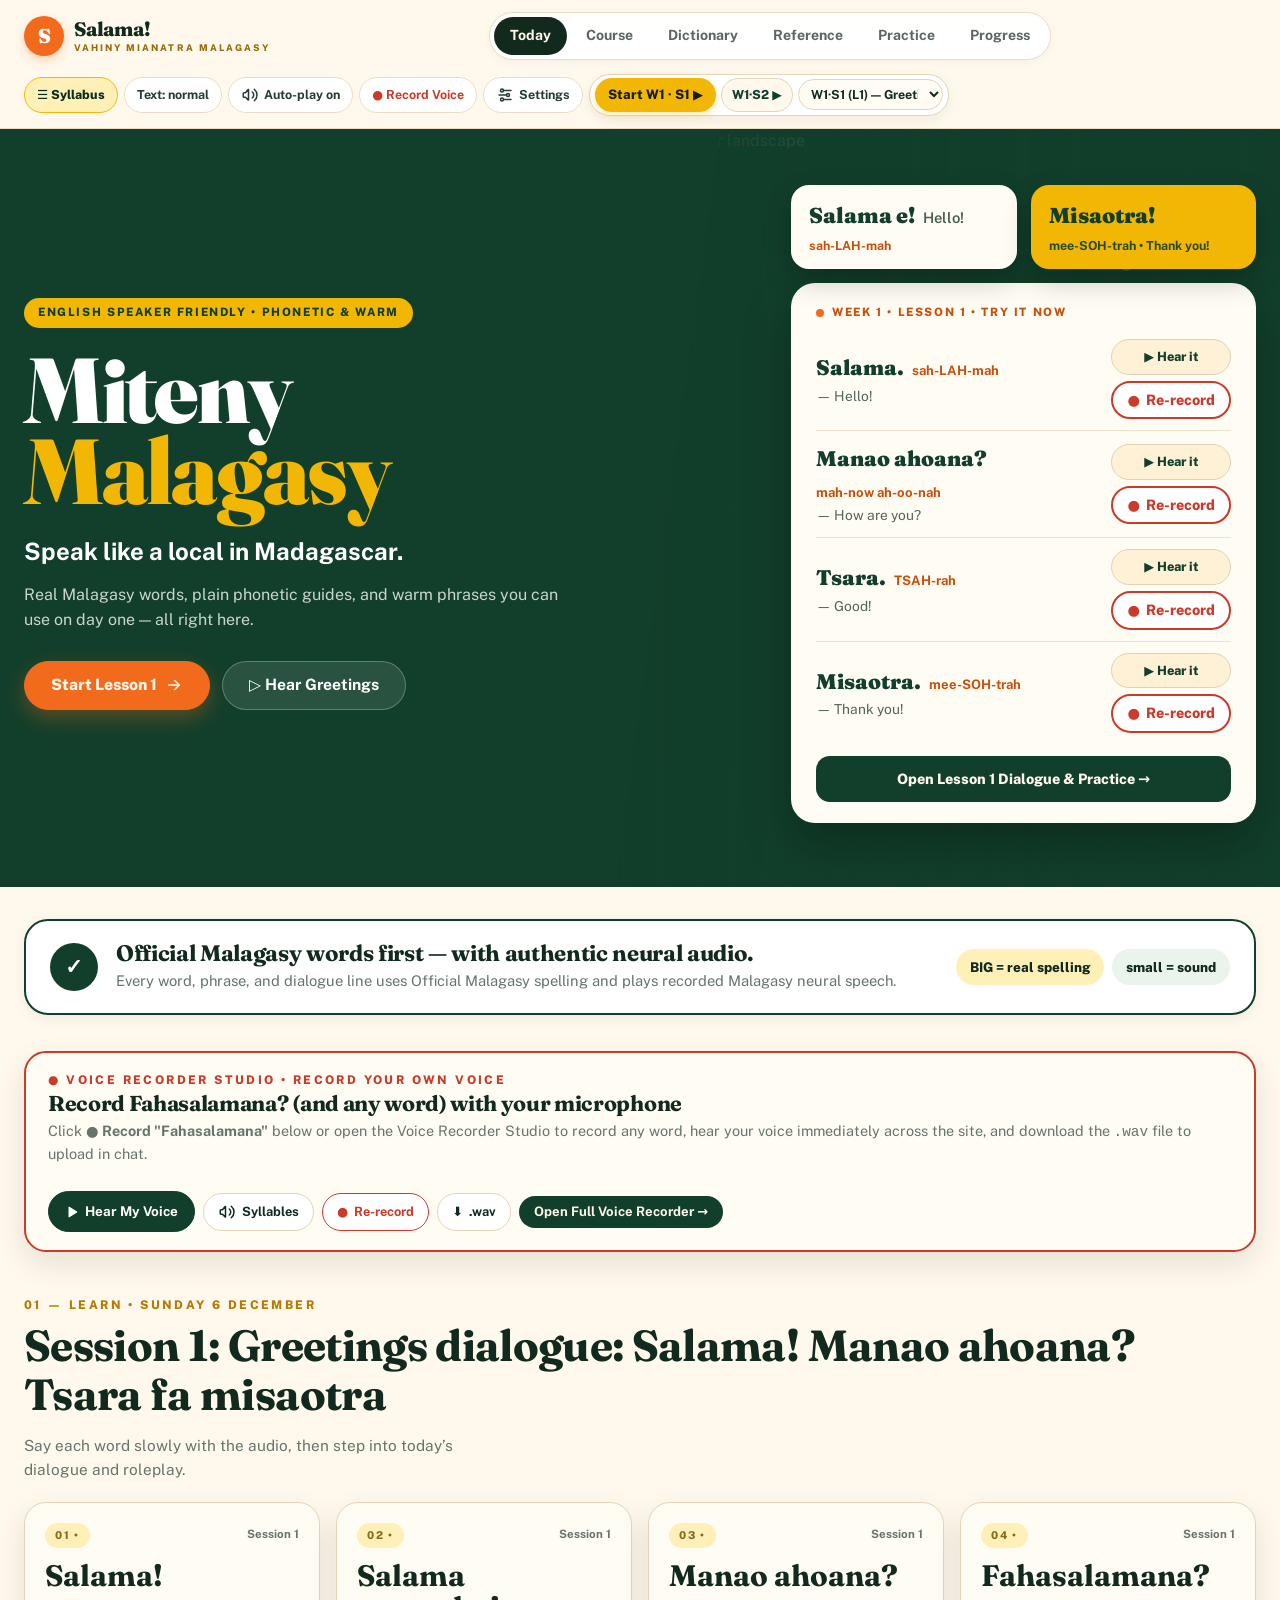
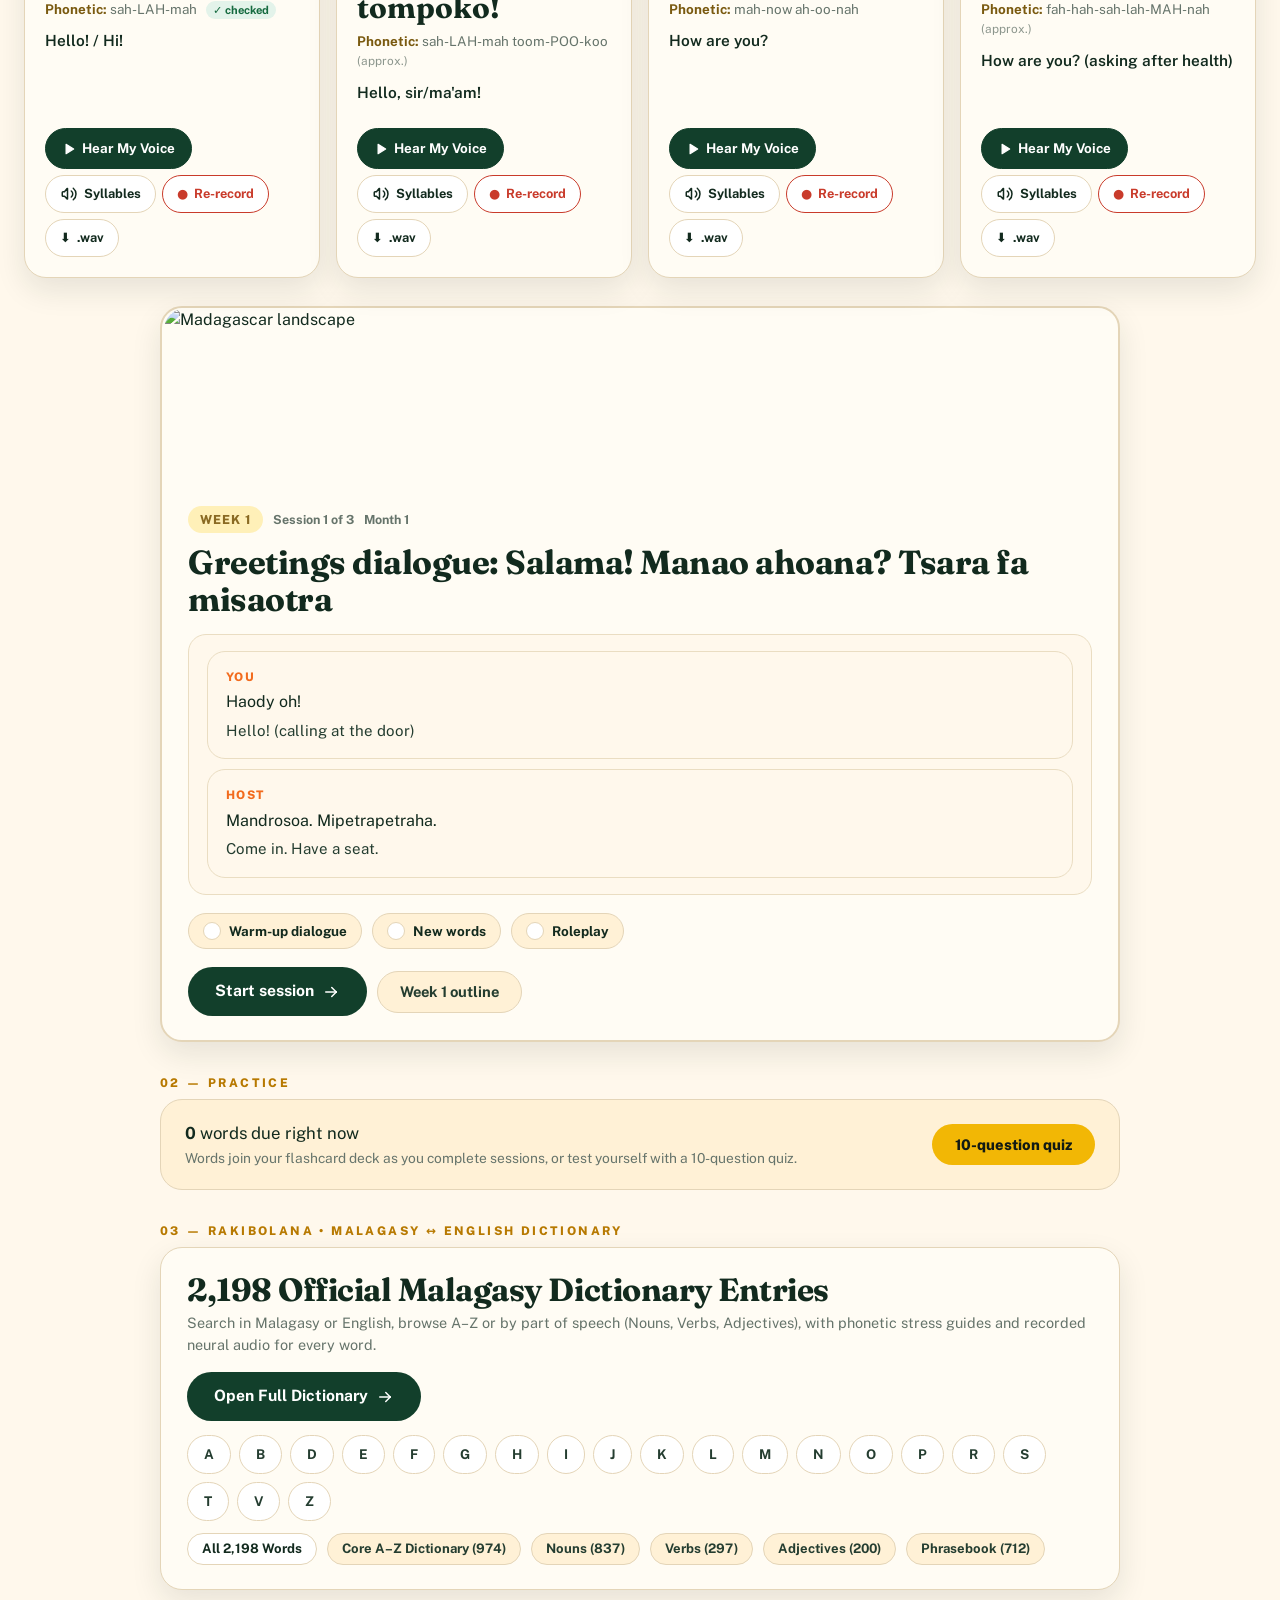
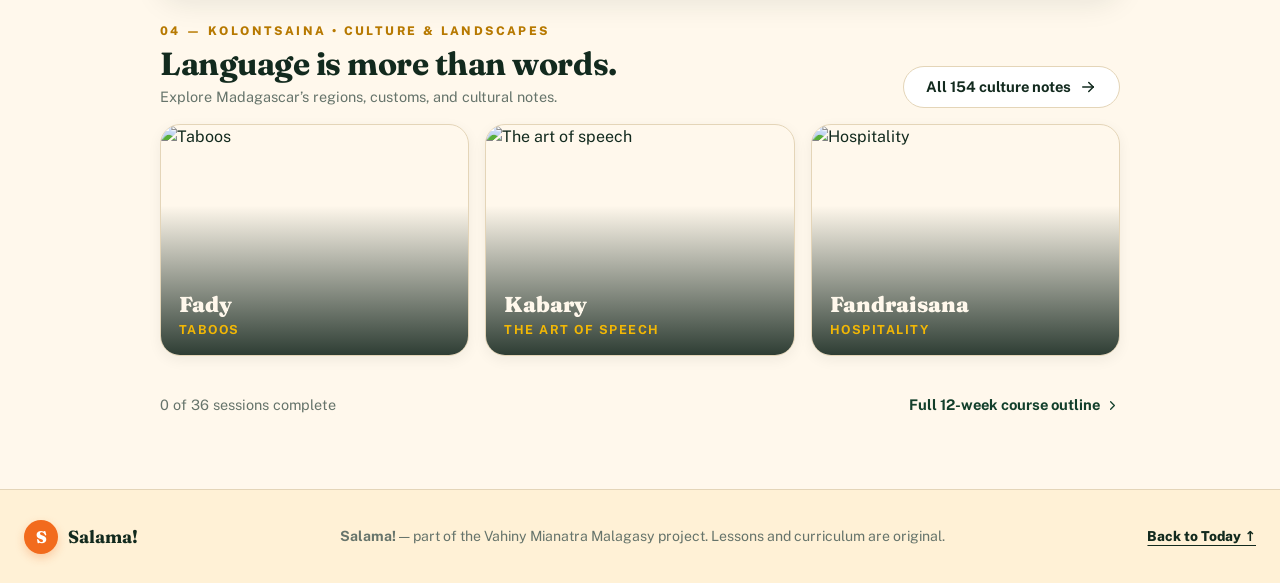
==== index.html @ 3a9f68a2 "v4.5.7: Remove top lesson compass block so main teaching card is immediately visible without scrolli" ====
<!DOCTYPE html>
<html lang="en" data-dir="miteny" data-mode="light">
<head>
<meta charset="UTF-8">
<meta name="viewport" content="width=device-width, initial-scale=1.0">
<title>Salama! — Learn Malagasy</title>
<meta name="description" content="A self-paced Malagasy course for beginners: 12 weeks, 36 sessions, 2,478 words, with audio.">
<meta name="theme-color" content="#123F2B">
<link rel="manifest" href="manifest.webmanifest">
<link rel="icon" href="media/icon.svg" type="image/svg+xml">
<link rel="apple-touch-icon" href="media/icon-180.png">
<meta name="apple-mobile-web-app-capable" content="yes">
<meta name="apple-mobile-web-app-title" content="Salama!">
<link rel="preconnect" href="https://fonts.googleapis.com">
<link rel="preconnect" href="https://fonts.gstatic.com" crossorigin>
<link href="https://fonts.googleapis.com/css2?family=Fraunces:ital,opsz,wght@0,9..144,600;0,9..144,700;0,9..144,800;0,9..144,900;1,9..144,600&family=Public+Sans:wght@400;500;600;700;800&family=Gloock&family=Instrument+Sans:wght@400;500;600;700&family=IBM+Plex+Mono:wght@400;500&family=Young+Serif&family=Work+Sans:wght@400;500;600;700&family=Bricolage+Grotesque:opsz,wght@12..96,400;12..96,600;12..96,700&display=swap" rel="stylesheet">
<link rel="stylesheet" href="styles.css?v=4.5.7">
<script>
(function () {
  if (window.caches && caches.keys) {
    caches.keys().then(function (keys) {
      keys.forEach(function (k) {
        if (k !== 'salama-v4.5.7') caches.delete(k);
      });
    });
  }
  if ('serviceWorker' in navigator && navigator.serviceWorker.getRegistrations) {
    navigator.serviceWorker.getRegistrations().then(function (regs) {
      regs.forEach(function (r) { if (r.update) r.update(); });
    });
  }
})();
</script>
</head>
<body>

<a class="skip-link" href="#main">Skip to content</a>

<svg class="sprite" aria-hidden="true" width="0" height="0">
  <symbol id="i-play" viewBox="0 0 24 24"><path d="M7 4v16l13 -8z"/></symbol>
  <symbol id="i-pause" viewBox="0 0 24 24"><path d="M6 5h4v14h-4z"/><path d="M14 5h4v14h-4z"/></symbol>
  <symbol id="i-volume" viewBox="0 0 24 24"><path d="M15 8a5 5 0 0 1 0 8"/><path d="M17.7 4.3a10 10 0 0 1 0 15.4"/><path d="M6 15h-2a1 1 0 0 1 -1 -1v-4a1 1 0 0 1 1 -1h2l3.5 -4.5h.5v14h-.5z"/></symbol>
  <symbol id="i-muted" viewBox="0 0 24 24"><path d="M6 15h-2a1 1 0 0 1 -1 -1v-4a1 1 0 0 1 1 -1h2l3.5 -4.5h.5v14h-.5z"/><path d="M16 10l4 4"/><path d="M20 10l-4 4"/></symbol>
  <symbol id="i-check" viewBox="0 0 24 24"><path d="M5 12l5 5l10 -10"/></symbol>
  <symbol id="i-arrow-right" viewBox="0 0 24 24"><path d="M5 12l14 0"/><path d="M13 18l6 -6"/><path d="M13 6l6 6"/></symbol>
  <symbol id="i-arrow-left" viewBox="0 0 24 24"><path d="M19 12l-14 0"/><path d="M11 18l-6 -6"/><path d="M11 6l-6 6"/></symbol>
  <symbol id="i-chevron-right" viewBox="0 0 24 24"><path d="M9 6l6 6l-6 6"/></symbol>
  <symbol id="i-search" viewBox="0 0 24 24"><circle cx="10" cy="10" r="7"/><path d="M21 21l-6 -6"/></symbol>
  <symbol id="i-book" viewBox="0 0 24 24"><path d="M3 19a9 9 0 0 1 9 0a9 9 0 0 1 9 0"/><path d="M3 6a9 9 0 0 1 9 0a9 9 0 0 1 9 0"/><path d="M3 6v13"/><path d="M12 6v13"/><path d="M21 6v13"/></symbol>
  <symbol id="i-calendar" viewBox="0 0 24 24"><rect x="4" y="5" width="16" height="16" rx="2"/><path d="M16 3v4"/><path d="M8 3v4"/><path d="M4 11h16"/></symbol>
  <symbol id="i-chart" viewBox="0 0 24 24"><path d="M3 3v18h18"/><path d="M8 17v-4"/><path d="M12 17v-8"/><path d="M16 17v-6"/></symbol>
  <symbol id="i-download" viewBox="0 0 24 24"><path d="M4 17v2a2 2 0 0 0 2 2h12a2 2 0 0 0 2 -2v-2"/><path d="M7 11l5 5l5 -5"/><path d="M12 4v12"/></symbol>
  <symbol id="i-trash" viewBox="0 0 24 24"><path d="M4 7h16"/><path d="M10 11v6"/><path d="M14 11v6"/><path d="M5 7l1 12a2 2 0 0 0 2 2h8a2 2 0 0 0 2 -2l1 -12"/><path d="M9 7v-3a1 1 0 0 1 1 -1h4a1 1 0 0 1 1 1v3"/></symbol>
  <symbol id="i-sliders" viewBox="0 0 24 24"><circle cx="8" cy="6" r="2"/><circle cx="16" cy="12" r="2"/><circle cx="8" cy="18" r="2"/><path d="M10 6h10"/><path d="M4 12h10"/><path d="M10 18h10"/></symbol>
  <symbol id="i-close" viewBox="0 0 24 24"><path d="M18 6l-12 12"/><path d="M6 6l12 12"/></symbol>
  <symbol id="i-print" viewBox="0 0 24 24"><path d="M17 17h2a2 2 0 0 0 2 -2v-4a2 2 0 0 0 -2 -2h-14a2 2 0 0 0 -2 2v4a2 2 0 0 0 2 2h2"/><path d="M17 9v-4a2 2 0 0 0 -2 -2h-6a2 2 0 0 0 -2 2v4"/><rect x="7" y="13" width="10" height="7"/></symbol>
  <symbol id="i-info" viewBox="0 0 24 24"><circle cx="12" cy="12" r="9"/><path d="M12 9h.01"/><path d="M11 12h1v4h1"/></symbol>
</svg>

<header class="site-header">
  <div class="shell header-main">
    <a class="brand" href="#/today">
      <span class="brand-badge" aria-hidden="true">S</span>
      <span class="brand-stack">
        <span class="brand-name">Salama!</span>
        <span class="brand-sub">VAHINY MIANATRA MALAGASY</span>
      </span>
    </a>

    <nav class="appnav" aria-label="Sections">
      <div class="appnav-inner">
        <a href="#/today" data-nav="today"><span>Today</span></a>
        <a href="#/course" data-nav="course"><span>Course</span></a>
        <a href="#/dictionary" data-nav="dictionary"><span>Dictionary</span></a>
        <a href="#/reference/phrases" data-nav="reference"><span>Reference</span></a>
        <a href="#/review" data-nav="review"><span>Practice</span></a>
        <a href="#/progress" data-nav="progress"><span>Progress</span></a>
      </div>
    </nav>

    <div class="header-tools">
      <button class="tool tool-syllabus" id="syllabusMenuBtn" type="button" aria-expanded="false" aria-controls="headerSyllabusDrawer">
        <span>&#9776; Syllabus</span>
      </button>
      <button class="tool" id="textSizeBtn" type="button" aria-live="polite">Text: normal</button>
      <button class="tool" id="soundBtn" type="button" aria-pressed="true">
        <svg class="icon" aria-hidden="true"><use href="#i-volume"/></svg>
        <span id="soundLabel">Auto-play on</span>
      </button>
      <a class="tool" href="#/record/fahasalamana" style="color:#c93b2b;font-weight:700">
        <span>&#9679; Record Voice</span>
      </a>
      <a class="tool" href="#/settings">
        <svg class="icon" aria-hidden="true"><use href="#i-sliders"/></svg>
        <span>Settings</span>
      </a>
      <div class="header-lesson-group" aria-label="Quick lesson navigation">
        <a class="header-adj-btn" id="headerPrevSession" href="#/session/w1s1/dialogue" title="Previous session" hidden>&#9664; W1&middot;S1</a>
        <a class="header-cta" href="#/session/w1s1/dialogue">Start Lesson 1 &#9654;</a>
        <a class="header-adj-btn" id="headerNextSession" href="#/session/w1s2/dialogue" title="Next session">W1&middot;S2 &#9654;</a>
        <select class="header-session-select" id="headerSessionSelect" aria-label="Switch to any week or session" title="Jump to any previous or next session"></select>
      </div>
    </div>
  </div>
  <div id="headerSyllabusDrawer" class="header-syllabus-drawer" hidden></div>
</header>

<main id="main" class="shell" tabindex="-1"></main>

<footer class="site-footer">
  <div class="shell footer-inner">
    <div class="footer-brand">
      <span class="brand-badge brand-badge-sm" aria-hidden="true">S</span>
      <strong>Salama!</strong>
    </div>
    <p><strong>Salama!</strong> — part of the Vahiny Mianatra Malagasy project. Lessons and curriculum are original.</p>
    <a class="footer-top-link" href="#/today">Back to Today &uarr;</a>
  </div>
</footer>

<script src="data/content.js?v=4.5.7"></script>
<script src="js/core.js?v=4.5.7"></script>
<script src="js/speech.js?v=4.5.7"></script>
<script src="js/ui.js?v=4.5.7"></script>
<script src="js/views/today.js?v=4.5.7"></script>
<script src="js/views/course.js?v=4.5.7"></script>
<script src="js/views/session.js?v=4.5.7"></script>
<script src="js/views/review.js?v=4.5.7"></script>
<script src="js/views/quiz.js?v=4.5.7"></script>
<script src="js/views/words.js?v=4.5.7"></script>
<script src="js/views/library.js?v=4.5.7"></script>
<script src="js/views/edit.js?v=4.5.7"></script>
<script src="js/views/progress.js?v=4.5.7"></script>
<script src="js/views/settings.js?v=4.5.7"></script>
<script src="js/views/record.js?v=4.5.7"></script>
<script src="app.js?v=4.5.7"></script>
</body>
</html>
---- styles.css ----
/* ============================================================
   Salama! — Miteny Base UI Structure & Design System
   Warm cream paper (#FFF8EC), Madagascar forest green (#123F2B),
   golden sun (#F2B705), terracotta orange (#F26B1D),
   Fraunces display serif + Public Sans UI typography.
   ============================================================ */

:root {
  --surface: #FFF8EC;
  --surface-2: #FFF1D6;
  --paper: #FFFCF4;
  --paper-pure: #FFFFFF;
  --ink: #122A1E;
  --ink-2: #243D30;
  --muted: #66746B;
  --line: #E4D5B8;
  --line-soft: #EADDC2;

  --green: #123F2B;
  --green-2: #0B2D1F;
  --green-hover: #1B5B3E;
  --gold: #F2B705;
  --gold-2: #FFD65C;
  --gold-pale: #FFF0B8;
  --gold-ink: #8A6A23;
  --orange: #F26B1D;
  --orange-2: #E85A0A;

  --accent: #123F2B;
  --accent-deep: #1B5B3E;
  --accent-soft: #FFF0B8;
  --accent-2: #F26B1D;
  --deep: #0B2D1F;

  --ok: #156A3F;
  --ok-soft: #E3F3EA;
  --danger: #B43225;

  --f-display: 'Fraunces', Georgia, serif;
  --f-body: 'Public Sans', system-ui, -apple-system, sans-serif;
  --f-mono: 'IBM Plex Mono', ui-monospace, SFMono-Regular, Menlo, monospace;

  --scale: 1;
  --r-sm: 12px;
  --r: 22px;
  --r-lg: 28px;
  --shadow-sm: 0 4px 14px rgba(18, 42, 30, 0.06);
  --shadow: 0 12px 30px rgba(18, 42, 30, 0.10);
  --shadow-lg: 0 24px 48px rgba(18, 42, 30, 0.18);
  --measure: 66ch;
}

html[data-textsize="1"] { --scale: 1.1; }
html[data-textsize="2"] { --scale: 1.22; }

html[data-dir="raffia"] {
  --r: 24px;
  --r-lg: 32px;
  --surface: #FBF3E2;
  --surface-2: #F3E5C8;
}

html[data-mode="dark"],
html[data-dir="dusk"][data-mode="dark"] {
  --surface: #12261D;
  --surface-2: #1A3327;
  --paper: #172F25;
  --paper-pure: #1D3A2E;
  --ink: #FFF7E6;
  --ink-2: #E3DEC9;
  --muted: #B9C4B8;
  --line: #365042;
  --line-soft: #2D4538;
  --green: #1B5B3E;
  --green-2: #0B2D1F;
  --gold-pale: #352E16;
  --gold-ink: #FFD65C;
  --shadow-sm: 0 4px 16px rgba(0, 0, 0, 0.30);
  --shadow: 0 14px 34px rgba(0, 0, 0, 0.40);
}

/* ---------------- reset & base ---------------- */
*, *::before, *::after { box-sizing: border-box; }

html {
  font-size: calc(16px * var(--scale));
  -webkit-text-size-adjust: 100%;
  scroll-behavior: smooth;
}

body {
  margin: 0;
  min-height: 100vh;
  display: flex;
  flex-direction: column;
  background: var(--surface);
  color: var(--ink);
  font-family: var(--f-body);
  line-height: 1.55;
  overflow-x: clip;
  -webkit-font-smoothing: antialiased;
}

a {
  color: inherit;
  text-decoration: none;
}

p, h1, h2, h3, h4, ul, ol, dl, dd, blockquote, figure {
  margin: 0;
}

ul, ol { padding-left: 1.25rem; }

button, input, select, textarea {
  font: inherit;
  color: inherit;
}

button { cursor: pointer; }

:focus-visible {
  outline: 2.5px solid var(--gold);
  outline-offset: 2px;
}

[hidden] { display: none !important; }

.sprite {
  position: absolute;
  width: 0;
  height: 0;
  overflow: hidden;
}

.icon {
  width: 18px;
  height: 18px;
  stroke: currentColor;
  stroke-width: 2;
  stroke-linecap: round;
  stroke-linejoin: round;
  fill: none;
  flex-shrink: 0;
}
.icon-sm { width: 15px; height: 15px; }

.visually-hidden, .skip-link:not(:focus) {
  position: absolute;
  width: 1px;
  height: 1px;
  padding: 0;
  margin: -1px;
  overflow: hidden;
  clip: rect(0, 0, 0, 0);
  white-space: nowrap;
  border: 0;
}

.skip-link:focus {
  position: fixed;
  top: 12px;
  left: 12px;
  z-index: 200;
  padding: 10px 16px;
  background: var(--green);
  color: #fff;
  border-radius: 999px;
  font-weight: 700;
}

/* ---------------- layout shell ---------------- */
.shell {
  width: 100%;
  max-width: 1280px;
  margin: 0 auto;
  padding: 0 24px;
}

.view-narrow {
  max-width: 960px;
  margin: 0 auto;
}

main.shell {
  flex: 1;
  padding-top: 32px;
  padding-bottom: 72px;
}

/* ---------------- typography ---------------- */
h1 {
  font-family: var(--f-display);
  font-weight: 800;
  font-size: clamp(2.1rem, 3.8vw, 3.1rem);
  line-height: 1.05;
  letter-spacing: -0.02em;
  margin-bottom: 12px;
  color: var(--ink);
}

h2 {
  font-family: var(--f-display);
  font-weight: 700;
  font-size: clamp(1.5rem, 2.5vw, 2.2rem);
  line-height: 1.12;
  letter-spacing: -0.015em;
  margin-top: 32px;
  margin-bottom: 12px;
  color: var(--ink);
}

h3 {
  font-family: var(--f-display);
  font-weight: 700;
  font-size: 1.25rem;
  line-height: 1.2;
  margin-top: 18px;
  margin-bottom: 8px;
}

.lead {
  font-size: 1.06rem;
  color: var(--muted);
  max-width: var(--measure);
  margin-bottom: 22px;
}

.muted, .meta {
  color: var(--muted);
  font-size: 0.9rem;
}

.section-eyebrow {
  font-size: 0.75rem;
  font-weight: 800;
  letter-spacing: 0.2em;
  text-transform: uppercase;
  color: #B77900;
  margin-bottom: 6px;
}
html[data-mode="dark"] .section-eyebrow { color: var(--gold-2); }

.section-head-row {
  display: flex;
  flex-wrap: wrap;
  align-items: flex-end;
  justify-content: space-between;
  gap: 16px;
  margin-bottom: 20px;
}
.section-head-row h2 {
  margin: 0;
  font-size: clamp(2rem, 3.4vw, 2.85rem);
}
.section-sub {
  color: var(--muted);
  max-width: 440px;
  font-size: 0.96rem;
}

.cta-link {
  display: inline-flex;
  align-items: center;
  gap: 5px;
  color: var(--green);
  font-weight: 700;
  font-size: 0.92rem;
}
html[data-mode="dark"] .cta-link { color: var(--gold-2); }
.cta-link:hover { text-decoration: underline; }

/* ---------------- Miteny Sticky Header & Pill Nav ---------------- */
.site-header {
  position: sticky;
  top: 0;
  z-index: 60;
  background: rgba(255, 248, 236, 0.95);
  backdrop-filter: blur(12px);
  -webkit-backdrop-filter: blur(12px);
  border-bottom: 1px solid var(--line-soft);
}
html[data-mode="dark"] .site-header {
  background: rgba(18, 38, 29, 0.94);
}

.header-main {
  display: flex;
  align-items: center;
  gap: 14px;
  padding-top: 12px;
  padding-bottom: 12px;
  flex-wrap: wrap;
}

.brand {
  display: inline-flex;
  align-items: center;
  gap: 10px;
  flex-shrink: 0;
}

.brand-badge {
  width: 40px;
  height: 40px;
  border-radius: 999px;
  background: var(--orange);
  color: #FFFFFF;
  display: grid;
  place-items: center;
  font-family: var(--f-display);
  font-weight: 900;
  font-size: 1.25rem;
  box-shadow: 0 4px 10px rgba(242, 107, 29, 0.28);
  flex-shrink: 0;
}
.brand-badge-sm {
  width: 34px;
  height: 34px;
  font-size: 1.05rem;
}

.brand-stack {
  display: flex;
  flex-direction: column;
  line-height: 1;
}

.brand-name {
  font-family: var(--f-display);
  font-weight: 800;
  font-size: 1.22rem;
  color: var(--ink);
  letter-spacing: -0.01em;
}

.brand-sub {
  font-size: 0.58rem;
  font-weight: 800;
  letter-spacing: 0.22em;
  text-transform: uppercase;
  color: #9A6A08;
  margin-top: 4px;
}
html[data-mode="dark"] .brand-sub { color: var(--gold-2); }

/* Center Pill Navigation */
.appnav {
  margin-left: auto;
  margin-right: auto;
}

.appnav-inner {
  display: inline-flex;
  align-items: center;
  gap: 3px;
  background: var(--paper-pure);
  border: 1px solid var(--line-soft);
  border-radius: 999px;
  padding: 4px;
  box-shadow: 0 2px 8px rgba(18, 42, 30, 0.04);
}

.appnav a {
  display: inline-flex;
  align-items: center;
  gap: 6px;
  padding: 8px 16px;
  border-radius: 999px;
  font-size: 0.88rem;
  font-weight: 700;
  color: #5B665F;
  white-space: nowrap;
  transition: background 0.15s, color 0.15s;
}
html[data-mode="dark"] .appnav a { color: var(--muted); }

.appnav a:hover {
  background: var(--gold-pale);
  color: var(--ink);
}

.appnav a[aria-current="page"] {
  background: var(--ink);
  color: var(--surface);
}

/* Right Header Tools */
.header-tools {
  display: flex;
  align-items: center;
  gap: 6px;
  flex-wrap: wrap;
}

.tool {
  display: inline-flex;
  align-items: center;
  gap: 5px;
  padding: 7px 12px;
  border-radius: 999px;
  border: 1px solid var(--line-soft);
  background: var(--paper-pure);
  color: var(--ink-2);
  font-size: 0.78rem;
  font-weight: 700;
  transition: background 0.15s, border-color 0.15s;
}
.tool:hover {
  background: var(--gold-pale);
  border-color: var(--line);
}

.header-cta {
  display: inline-flex;
  align-items: center;
  gap: 6px;
  padding: 9px 16px;
  border-radius: 999px;
  background: var(--gold);
  color: #1A1A1A;
  font-size: 0.84rem;
  font-weight: 800;
  box-shadow: 0 3px 10px rgba(242, 183, 5, 0.30);
  transition: background 0.15s, transform 0.1s;
}
.header-cta:hover {
  background: var(--gold-2);
  transform: translateY(-1px);
}

/* ---------------- Miteny Full-Bleed Forest Green Hero ---------------- */
.miteny-hero {
  width: 100vw;
  margin-left: calc(50% - 50vw);
  margin-right: calc(50% - 50vw);
  margin-top: -32px;
  background-color: #123F2B;
  background-image:
    radial-gradient(circle at 88% 18%, rgba(242, 183, 5, 0.28) 0 5px, transparent 6px),
    radial-gradient(circle at 76% 52%, rgba(255, 255, 255, 0.12) 0 3px, transparent 4px),
    radial-gradient(circle at 94% 72%, rgba(242, 107, 29, 0.28) 0 4px, transparent 5px);
  color: #FFFFFF;
  overflow: hidden;
  padding: 56px 0 64px;
}

.miteny-hero-inner {
  width: 100%;
  max-width: 1280px;
  margin: 0 auto;
  padding: 0 24px;
  display: grid;
  grid-template-columns: 1.22fr 0.78fr;
  gap: 40px;
  align-items: center;
}

.miteny-pill-badge {
  display: inline-flex;
  align-items: center;
  gap: 8px;
  background: var(--gold-2);
  color: #1D2B1F;
  font-size: 0.74rem;
  font-weight: 800;
  letter-spacing: 0.14em;
  text-transform: uppercase;
  padding: 8px 14px;
  border-radius: 999px;
}

.miteny-hero-title {
  font-family: var(--f-display);
  font-weight: 900;
  font-size: clamp(3.6rem, 7.2vw, 6.4rem);
  line-height: 0.88;
  letter-spacing: -0.025em;
  margin: 22px 0 0;
  color: #FFFFFF;
}

.miteny-title-top {
  display: block;
  color: #FFFFFF;
}

.miteny-title-gold {
  display: block;
  color: var(--gold);
}

.miteny-hero-sub {
  font-size: clamp(1.2rem, 2vw, 1.5rem);
  font-weight: 700;
  margin-top: 20px;
  color: #FFFFFF;
}

.miteny-hero-lead {
  color: rgba(255, 255, 255, 0.78);
  max-width: 560px;
  margin-top: 12px;
  font-size: 1rem;
  line-height: 1.6;
}

.miteny-hero-ctas {
  display: flex;
  flex-wrap: wrap;
  gap: 12px;
  margin-top: 28px;
}

.miteny-stat-pills {
  display: flex;
  flex-wrap: wrap;
  gap: 12px;
  margin-top: 32px;
  font-size: 0.88rem;
}

.miteny-stat-pills > span {
  background: rgba(255, 255, 255, 0.11);
  border: 1px solid rgba(255, 255, 255, 0.14);
  padding: 8px 16px;
  border-radius: 999px;
  color: #FFFFFF;
}

/* Right Column Tilted "Try It Out Loud" Card */
.miteny-try-wrap {
  position: relative;
}

.miteny-try-card {
  background: #FFF8EC !important;
  color: #122A1E !important;
  border-radius: 28px !important;
  padding: 24px !important;
  transform: rotate(1deg);
  box-shadow: 0 25px 50px -12px rgba(0, 0, 0, 0.38) !important;
  border: 1px solid #EADDC2 !important;
  min-height: 0 !important;
}

.miteny-try-eyebrow {
  font-size: 0.74rem;
  font-weight: 800;
  letter-spacing: 0.14em;
  text-transform: uppercase;
  color: #9A6A08;
}

.miteny-try-mg {
  font-family: var(--f-display) !important;
  font-size: 2.35rem !important;
  font-weight: 800 !important;
  line-height: 1.05 !important;
  margin-top: 14px !important;
  color: #122A1E !important;
}

.miteny-try-en {
  font-weight: 700;
  font-size: 1.05rem;
  color: #122A1E;
  margin-top: 8px;
}

.miteny-try-inner {
  width: 100%;
  margin-top: 18px;
  background: #123F2B;
  color: #FFFFFF;
  border: none;
  border-radius: 18px;
  padding: 14px 16px;
  display: flex;
  align-items: center;
  gap: 12px;
  text-align: left;
  transition: background 0.15s, transform 0.1s;
}
.miteny-try-inner:hover {
  background: #1B5B3E;
  transform: translateY(-1px);
}

.miteny-orange-play {
  width: 40px;
  height: 40px;
  border-radius: 999px;
  background: var(--orange);
  color: #FFFFFF;
  display: grid;
  place-items: center;
  flex-shrink: 0;
}
.miteny-orange-play .icon {
  fill: currentColor;
}

.miteny-try-inner-text {
  display: flex;
  flex-direction: column;
  gap: 2px;
}
.miteny-try-inner-text strong {
  font-size: 0.98rem;
  font-weight: 700;
  color: #FFFFFF;
}
.miteny-try-inner-text span {
  font-size: 0.76rem;
  color: rgba(255, 255, 255, 0.75);
}

.miteny-try-note {
  font-size: 0.76rem;
  color: #66746B;
  margin-top: 14px;
  line-height: 1.5;
}

.miteny-float-tag {
  position: absolute;
  bottom: -18px;
  left: -16px;
  background: var(--orange);
  color: #FFFFFF;
  padding: 10px 16px;
  border-radius: 16px;
  transform: rotate(-3deg);
  box-shadow: 0 14px 28px rgba(0, 0, 0, 0.24);
  font-weight: 800;
  font-size: 0.88rem;
}
.miteny-float-tag span {
  font-weight: 500;
  opacity: 0.92;
}

/* ---------------- Miteny Callout Banner ---------------- */
.miteny-banner-wrap {
  padding: 32px 0 12px;
}

.miteny-banner {
  background: var(--paper-pure);
  border: 2px solid var(--green);
  border-radius: 24px;
  padding: 20px 24px;
  display: flex;
  align-items: center;
  gap: 18px;
  flex-wrap: wrap;
  box-shadow: var(--shadow-sm);
}

.miteny-banner-check {
  width: 48px;
  height: 48px;
  border-radius: 999px;
  background: var(--green);
  color: #FFFFFF;
  display: grid;
  place-items: center;
  font-family: var(--f-display);
  font-size: 1.3rem;
  font-weight: 800;
  flex-shrink: 0;
}

.miteny-banner-body {
  flex: 1;
  min-width: 240px;
}
.miteny-banner-body h2 {
  margin: 0;
  font-size: 1.4rem;
}
.miteny-banner-body p {
  color: var(--muted);
  font-size: 0.92rem;
  margin-top: 4px;
}

.miteny-banner-pills {
  display: flex;
  gap: 8px;
  flex-wrap: wrap;
  margin-left: auto;
}

.pill-gold {
  background: var(--gold-pale);
  color: var(--ink);
  padding: 8px 14px;
  border-radius: 999px;
  font-size: 0.84rem;
  font-weight: 800;
}

.pill-sage {
  background: #EAF3EC;
  color: #122A1E;
  padding: 8px 14px;
  border-radius: 999px;
  font-size: 0.84rem;
  font-weight: 800;
}

.miteny-section {
  padding-top: 24px;
}

/* ---------------- Buttons ---------------- */
.btn-row {
  display: flex;
  flex-wrap: wrap;
  align-items: center;
  gap: 10px;
  margin-top: 18px;
}

.btn {
  display: inline-flex;
  align-items: center;
  justify-content: center;
  gap: 8px;
  padding: 11px 22px;
  border-radius: 999px;
  border: 1px solid transparent;
  background: var(--green);
  color: #FFFFFF;
  font-weight: 700;
  font-size: 0.92rem;
  line-height: 1.2;
  transition: background 0.15s, transform 0.1s, box-shadow 0.15s;
}
.btn:hover {
  background: var(--green-hover);
  transform: translateY(-1px);
}

.btn-gold {
  background: var(--gold);
  color: #121A14;
  font-weight: 800;
}
.btn-gold:hover {
  background: var(--gold-2);
  color: #121A14;
}

.btn-hero-ghost {
  background: rgba(255, 255, 255, 0.10);
  border: 1px solid rgba(255, 255, 255, 0.25);
  color: #FFFFFF;
  font-weight: 700;
}
.btn-hero-ghost:hover {
  background: rgba(255, 255, 255, 0.18);
}

.btn-lg {
  padding: 14px 26px;
  font-size: 0.98rem;
}

.btn-sm {
  padding: 7px 14px;
  font-size: 0.82rem;
}

.btn-secondary {
  background: var(--paper-pure);
  color: var(--ink);
  border-color: var(--line);
}
.btn-secondary:hover {
  background: var(--gold-pale);
  border-color: var(--green);
}

.btn-quiet {
  background: var(--surface-2);
  color: var(--ink-2);
  border-color: var(--line);
}
.btn-quiet:hover {
  background: var(--gold-pale);
  color: var(--ink);
}

.btn-danger {
  background: transparent;
  color: var(--danger);
  border-color: rgba(180, 50, 37, 0.35);
}
.btn-danger:hover {
  background: rgba(180, 50, 37, 0.1);
}

/* ---------------- Speech & Edit Pill Controls (.icon-btn) ---------------- */
.icon-btn {
  display: inline-flex;
  align-items: center;
  justify-content: center;
  gap: 6px;
  padding: 8px 14px;
  border-radius: 999px;
  border: 1px solid var(--line);
  background: var(--paper-pure);
  color: var(--ink);
  font-size: 0.8rem;
  font-weight: 700;
  transition: all 0.15s;
}
.icon-btn:hover {
  border-color: var(--green);
  background: var(--gold-pale);
}

.icon-btn.hear-btn {
  background: var(--green);
  border-color: var(--green);
  color: #FFFFFF;
  padding: 9px 16px;
  font-size: 0.84rem;
}
.icon-btn.hear-btn .icon {
  fill: currentColor;
  width: 14px;
  height: 14px;
}
.icon-btn.hear-btn:hover {
  background: var(--green-hover);
  border-color: var(--green-hover);
}

.icon-btn.is-speaking,
.icon-btn[data-speaking="true"] {
  background: var(--orange);
  border-color: var(--orange);
  color: #FFFFFF;
}

.icon-btn.edit-btn {
  border-style: dashed;
  color: var(--muted);
}
.icon-btn.edit-btn:hover {
  border-style: solid;
  border-color: var(--green);
  color: var(--ink);
}

/* ---------------- Panels & Surface Cards ---------------- */
.panel {
  background: var(--paper);
  border: 1px solid var(--line);
  border-radius: var(--r);
  padding: 24px 26px;
  box-shadow: var(--shadow);
  margin-bottom: 20px;
}

/* ---------------- Word & Phrase Cards (.entry-list & .entry) ---------------- */
.entry-list {
  display: grid;
  grid-template-columns: repeat(auto-fill, minmax(275px, 1fr));
  gap: 16px;
}

.miteny-grid-4 {
  grid-template-columns: repeat(auto-fit, minmax(250px, 1fr));
}

.entry {
  background: var(--paper);
  border: 1px solid var(--line);
  border-radius: 22px;
  padding: 20px;
  box-shadow: var(--shadow);
  display: flex;
  flex-direction: column;
  justify-content: space-between;
  gap: 12px;
  min-height: 230px;
  transition: border-color 0.15s, transform 0.15s;
}
.entry:hover {
  border-color: var(--green);
  transform: translateY(-2px);
}

.entry-top {
  display: flex;
  align-items: center;
  justify-content: space-between;
  gap: 8px;
}

.entry-badge {
  font-size: 0.68rem;
  font-weight: 800;
  letter-spacing: 0.15em;
  text-transform: uppercase;
  color: var(--gold-ink);
  background: var(--gold-pale);
  padding: 4px 10px;
  border-radius: 999px;
}

.entry-lesson {
  font-size: 0.72rem;
  font-weight: 700;
  color: var(--muted);
}

.entry .mg-line,
.word {
  font-family: var(--f-display);
  font-size: 1.85rem;
  font-weight: 700;
  line-height: 1.08;
  color: var(--ink);
  cursor: pointer;
}

.say {
  font-size: 0.84rem;
  color: var(--muted);
  margin-top: 8px;
  line-height: 1.45;
}

.say-label {
  font-weight: 700;
  color: #7A5A10;
}
html[data-mode="dark"] .say-label { color: var(--gold-2); }

.say .checked {
  display: inline-block;
  margin-left: 6px;
  padding: 1px 7px;
  border-radius: 999px;
  background: var(--ok-soft);
  color: var(--ok);
  font-size: 0.7rem;
  font-weight: 700;
}

.say .approx {
  font-size: 0.74rem;
  opacity: 0.75;
}

.entry .en {
  font-size: 0.96rem;
  font-weight: 600;
  color: var(--ink);
  margin-top: 10px;
}

.entry .alt,
.entry .note {
  font-size: 0.82rem;
  color: var(--muted);
  margin-top: 4px;
}

.entry-tools {
  display: flex;
  align-items: center;
  gap: 6px;
  flex-wrap: wrap;
  margin-top: auto;
  padding-top: 12px;
}

/* ---------------- Today Session & Review Strips ---------------- */
.today-head {
  margin-bottom: 18px;
}
.today-head .date {
  font-size: 0.76rem;
  font-weight: 800;
  letter-spacing: 0.16em;
  text-transform: uppercase;
  color: #B77900;
  margin-bottom: 4px;
}

.session-panel {
  border-width: 2px;
  border-color: var(--line);
}

.session-meta {
  display: flex;
  flex-wrap: wrap;
  align-items: center;
  gap: 10px;
  font-size: 0.78rem;
  font-weight: 700;
  color: var(--muted);
  margin-bottom: 10px;
}

.session-meta .week {
  background: var(--gold-pale);
  color: var(--gold-ink);
  padding: 4px 12px;
  border-radius: 999px;
  font-weight: 800;
  letter-spacing: 0.08em;
  text-transform: uppercase;
}

.session-title {
  margin-top: 4px;
  margin-bottom: 14px;
  font-size: clamp(1.55rem, 2.6vw, 2.1rem);
}

.preview {
  display: flex;
  flex-direction: column;
  gap: 10px;
  margin: 16px 0;
  padding: 16px 18px;
  background: var(--surface);
  border-radius: 18px;
  border: 1px solid var(--line-soft);
}

.steps {
  list-style: none;
  padding: 0;
  display: flex;
  flex-wrap: wrap;
  gap: 10px;
  margin: 18px 0 8px;
}
.steps li {
  display: inline-flex;
  align-items: center;
  gap: 8px;
  padding: 7px 14px;
  border-radius: 999px;
  background: var(--surface-2);
  border: 1px solid var(--line);
  font-size: 0.84rem;
  font-weight: 700;
}
.steps li[data-done="true"] {
  background: var(--ok-soft);
  color: var(--ok);
}
.steps .tick {
  width: 18px;
  height: 18px;
  border-radius: 999px;
  border: 1.5px solid var(--line);
  display: inline-flex;
  align-items: center;
  justify-content: center;
  background: var(--paper-pure);
}

.review-strip {
  display: flex;
  align-items: center;
  justify-content: space-between;
  gap: 16px;
  padding: 20px 24px;
  background: var(--surface-2);
  border: 1px solid var(--line);
  border-radius: 22px;
  margin-bottom: 14px;
  flex-wrap: wrap;
}
.review-strip .count {
  font-size: 1.05rem;
}
.review-strip .detail {
  font-size: 0.86rem;
  color: var(--muted);
  margin-top: 2px;
}

.today-foot {
  display: flex;
  align-items: center;
  justify-content: space-between;
  padding-top: 14px;
  flex-wrap: wrap;
  gap: 10px;
}

/* ---------------- Course Outline (Miteny 2-Column Lesson Cards) ---------------- */
.week-list {
  display: grid;
  grid-template-columns: repeat(auto-fit, minmax(340px, 1fr));
  gap: 16px;
}

.week-row,
.session-row,
.grammar-item {
  display: flex;
  align-items: center;
  justify-content: space-between;
  gap: 16px;
  padding: 20px 22px;
  background: var(--paper);
  border: 1px solid var(--line);
  border-radius: 22px;
  box-shadow: var(--shadow-sm);
  transition: border-color 0.15s, transform 0.12s, background 0.15s;
}
.week-row:hover,
.session-row:hover,
.grammar-item:hover {
  border-color: var(--green);
  background: var(--paper-pure);
  transform: translateY(-2px);
}
.week-row[aria-current="true"] {
  border: 2px solid var(--green);
  background: var(--paper-pure);
}

.week-badge {
  width: 44px;
  height: 44px;
  border-radius: 999px;
  background: var(--gold);
  color: #121A14;
  display: grid;
  place-items: center;
  font-family: var(--f-display);
  font-weight: 900;
  font-size: 1.15rem;
  flex-shrink: 0;
}

.week-body {
  flex: 1;
  display: flex;
  flex-direction: column;
  gap: 3px;
}

.week-no {
  font-size: 0.74rem;
  font-weight: 800;
  letter-spacing: 0.12em;
  text-transform: uppercase;
  color: #9A6A08;
}

.week-title {
  font-family: var(--f-display);
  font-weight: 700;
  font-size: 1.25rem;
  color: var(--ink);
}

.week-state {
  font-size: 0.8rem;
  font-weight: 700;
  color: var(--muted);
  background: var(--surface-2);
  padding: 5px 11px;
  border-radius: 999px;
}

.session-row {
  margin-top: 10px;
}
.session-row .day {
  font-size: 0.75rem;
  font-weight: 800;
  text-transform: uppercase;
  letter-spacing: 0.12em;
  color: #9A6A08;
}
.session-row .focus {
  font-family: var(--f-display);
  font-weight: 700;
  font-size: 1.12rem;
  margin-top: 2px;
}
.session-row .state {
  display: inline-flex;
  align-items: center;
  gap: 6px;
  font-size: 0.84rem;
  font-weight: 800;
  color: var(--green);
}

/* ---------------- Reference Tabs, Search & Filter Chips ---------------- */
.tabs {
  display: flex;
  flex-wrap: wrap;
  gap: 8px;
  margin-bottom: 24px;
  padding-bottom: 14px;
  border-bottom: 1px solid var(--line);
}
.tabs a {
  padding: 9px 18px;
  border-radius: 999px;
  font-size: 0.88rem;
  font-weight: 700;
  color: var(--muted);
  background: var(--paper-pure);
  border: 1px solid var(--line);
  transition: all 0.15s;
}
.tabs a:hover {
  color: var(--ink);
  background: var(--gold-pale);
}
.tabs a[aria-current="page"] {
  background: var(--green);
  color: #FFFFFF;
  border-color: var(--green);
}

.filter-row {
  display: flex;
  flex-wrap: wrap;
  gap: 12px;
  margin-bottom: 16px;
}

.search-wrap {
  position: relative;
  flex: 1;
  min-width: 240px;
  max-width: 440px;
  display: flex;
  align-items: center;
}
.search-wrap .icon {
  position: absolute;
  left: 16px;
  color: var(--muted);
  pointer-events: none;
}
.search-wrap input {
  width: 100%;
  padding: 12px 18px 12px 44px;
  border-radius: 999px;
  border: 1px solid var(--line);
  background: var(--paper-pure);
  font-size: 0.94rem;
  box-shadow: var(--shadow-sm);
}
.search-wrap input:focus {
  border-color: var(--green);
  outline: none;
}

.chips {
  display: flex;
  flex-wrap: wrap;
  gap: 8px;
  margin-bottom: 18px;
}

.chip {
  padding: 8px 16px;
  border-radius: 999px;
  border: 1px solid var(--line);
  background: var(--paper-pure);
  color: var(--ink-2);
  font-size: 0.84rem;
  font-weight: 700;
  transition: all 0.15s;
}
.chip:hover {
  border-color: var(--green);
  background: var(--gold-pale);
}
.chip[aria-pressed="true"] {
  background: var(--green);
  color: #FFFFFF;
  border-color: var(--green);
}

.result-count {
  font-size: 0.86rem;
  font-weight: 600;
  color: var(--muted);
  margin-bottom: 14px;
}

/* ---------------- Dialogues & Conversation Turns ---------------- */
.dialogue {
  display: flex;
  flex-direction: column;
  gap: 14px;
}

.turn {
  padding: 16px 18px;
  border-radius: 18px;
  background: var(--surface);
  border: 1px solid var(--line-soft);
}
.turn-focus {
  border-color: var(--green);
  border-width: 2px;
  background: var(--paper-pure);
}
.turn .who {
  display: block;
  font-size: 0.74rem;
  font-weight: 800;
  text-transform: uppercase;
  letter-spacing: 0.12em;
  color: var(--orange);
  margin-bottom: 4px;
}
.turn .stage {
  font-weight: 500;
  text-transform: none;
  color: var(--muted);
}
.turn .line {
  font-family: var(--f-display);
  font-size: 1.28rem;
  font-weight: 700;
  color: var(--ink);
}
.turn .trans {
  font-size: 0.94rem;
  color: var(--ink-2);
  margin-top: 4px;
}
.turn-tools {
  display: flex;
  gap: 6px;
  margin-top: 10px;
}

/* ---------------- Readable roleplay instructions ---------------- */
.roleplay-scenario {
  margin-bottom: 18px;
  padding: 20px 22px;
  border: 1px solid var(--line);
  border-left: 4px solid var(--gold);
  border-radius: 16px;
  background: var(--paper);
}
.roleplay-kicker {
  color: #963700;
  font-size: 0.92rem;
  font-weight: 700;
  letter-spacing: 0.01em;
}
.roleplay-title {
  margin: 4px 0 8px;
  color: var(--ink);
  font-family: var(--f-display);
  font-size: 1.25rem;
}
.roleplay-setting,
.roleplay-instruction,
.roleplay-help,
.roleplay-round-help {
  color: var(--ink);
  font-size: 1rem;
  line-height: 1.65;
  opacity: 1;
  animation: none;
}
.roleplay-instruction {
  margin-top: 14px;
  padding: 12px 14px;
  border-radius: 10px;
  background: var(--surface-2);
  font-weight: 500;
}
.roleplay-instruction strong { font-weight: 800; }
.roleplay-help { margin: 0 0 10px; font-weight: 500; }
.roleplay .chip { font-size: 0.94rem; }
.roleplay .turn .who { color: #963700; }
.roleplay .turn-tools { flex-wrap: wrap; }
.roleplay .turn .trans { color: var(--ink-2); font-size: 1rem; }
.roleplay .turn .roleplay-cue {
  margin: 6px 0 10px;
  color: var(--ink);
  font-weight: 600;
}
.roleplay-round { margin-top: 22px; }
.roleplay-round-help { margin: 4px 0 12px; }
.roleplay-translation { color: var(--ink-2); font-size: 1rem; line-height: 1.5; }
html[data-mode="dark"] .roleplay-kicker,
html[data-mode="dark"] .roleplay .turn .who { color: var(--gold-2); }

@media (max-width: 480px) {
  .roleplay-scenario { padding: 16px; }
}

/* ---------------- Session Runner ---------------- */
.session-bar {
  display: flex;
  align-items: center;
  justify-content: space-between;
  gap: 12px;
  margin-bottom: 20px;
  padding-bottom: 12px;
  border-bottom: 1px solid var(--line);
}

.stage-dots {
  display: flex;
  gap: 6px;
}
.stage-dots span {
  width: 28px;
  height: 7px;
  border-radius: 999px;
  background: var(--line);
}
.stage-dots span[data-active="true"] {
  background: var(--gold);
}
.stage-dots span[data-done="true"] {
  background: var(--green);
}

.word-focus,
.review-card {
  text-align: center;
  padding: 36px 28px;
  background: var(--paper-pure);
  border: 2px solid var(--line);
  border-radius: 26px;
  box-shadow: var(--shadow);
  margin: 18px 0;
}
.word-focus:hover,
.review-card:hover {
  border-color: var(--green);
}
.word-focus .word,
.review-card .prompt[lang="mg"] {
  font-family: var(--f-display);
  font-size: clamp(2.2rem, 4.5vw, 3.2rem);
  font-weight: 800;
  color: var(--ink);
  margin-bottom: 8px;
}
.word-focus .meaning,
.review-card .answer {
  font-size: 1.25rem;
  font-weight: 700;
  margin-top: 14px;
  color: var(--ink);
}

.grade-row {
  display: grid;
  grid-template-columns: repeat(3, 1fr);
  gap: 10px;
  margin-top: 20px;
}

/* ---------------- Quiz ---------------- */
.quiz-options {
  display: grid;
  gap: 10px;
  margin: 18px 0;
}
.quiz-option {
  display: flex;
  align-items: center;
  justify-content: space-between;
  width: 100%;
  text-align: left;
  padding: 14px 18px;
  border-radius: 16px;
  border: 1.5px solid var(--line);
  background: var(--paper-pure);
  font-size: 1rem;
  font-weight: 600;
  transition: all 0.14s;
}
.quiz-option:hover:not(:disabled) {
  border-color: var(--green);
  background: var(--gold-pale);
}
.quiz-option[data-correct="true"] {
  border-color: var(--ok);
  background: var(--ok-soft);
  color: var(--ok);
  font-weight: 800;
}
.quiz-option[data-wrong="true"] {
  border-color: var(--danger);
  background: rgba(180, 50, 37, 0.1);
  color: var(--danger);
}

/* ---------------- Grammar, Culture & How to Say It ---------------- */
.grammar-item {
  margin-bottom: 10px;
}
.grammar-item .t {
  font-family: var(--f-display);
  font-weight: 700;
  font-size: 1.15rem;
}
.grammar-item .m {
  font-size: 0.84rem;
  font-weight: 600;
  color: var(--muted);
}

.examples {
  display: flex;
  flex-direction: column;
  gap: 10px;
  margin-top: 14px;
}

.sound-table {
  width: 100%;
  border-collapse: collapse;
  margin: 14px 0;
}
.sound-table th,
.sound-table td {
  text-align: left;
  padding: 11px 12px;
  border-bottom: 1px solid var(--line);
  font-size: 0.92rem;
}
.sound-table th {
  font-size: 0.74rem;
  font-weight: 800;
  text-transform: uppercase;
  letter-spacing: 0.12em;
  color: #9A6A08;
}

/* ---------------- Progress & Settings ---------------- */
.stats-grid {
  display: grid;
  grid-template-columns: repeat(auto-fit, minmax(160px, 1fr));
  gap: 14px;
  margin-bottom: 24px;
}
.stat-card {
  background: var(--paper);
  border: 1px solid var(--line);
  border-radius: 20px;
  padding: 20px;
  box-shadow: var(--shadow-sm);
}
.stat-card .n {
  font-family: var(--f-display);
  font-weight: 800;
  font-size: 2.2rem;
  color: var(--green);
  line-height: 1.05;
}
html[data-mode="dark"] .stat-card .n { color: var(--gold); }
.stat-card .l {
  font-size: 0.82rem;
  font-weight: 700;
  color: var(--muted);
  margin-top: 4px;
}

.setting {
  display: flex;
  align-items: center;
  justify-content: space-between;
  gap: 16px;
  padding: 15px 0;
  border-bottom: 1px solid var(--line-soft);
  flex-wrap: wrap;
}
.setting:last-child { border-bottom: none; }
.setting .k { font-weight: 700; }
.setting .h { font-size: 0.85rem; color: var(--muted); margin-top: 2px; }
.setting select {
  padding: 9px 14px;
  border-radius: 12px;
  border: 1px solid var(--line);
  background: var(--paper-pure);
  max-width: 280px;
}
.setting-note {
  font-size: 0.85rem;
  color: var(--muted);
  margin-top: 10px;
}

/* ---------------- Inline & Dedicated Editor ---------------- */
.inline-edit-box {
  width: 100%;
  margin-top: 12px;
  padding: 14px 16px;
  background: var(--surface);
  border: 2px solid var(--green);
  border-radius: 16px;
}
.inline-edit-fields {
  display: grid;
  grid-template-columns: repeat(auto-fit, minmax(190px, 1fr));
  gap: 10px;
}
.inline-edit-field {
  display: flex;
  flex-direction: column;
  gap: 4px;
  font-size: 0.78rem;
  font-weight: 700;
  color: var(--muted);
}
.inline-edit-field input,
.edit-row input {
  padding: 9px 12px;
  border-radius: 10px;
  border: 1px solid var(--line);
  background: var(--paper-pure);
  font-size: 0.94rem;
  color: var(--ink);
}
.inline-edit-actions {
  display: flex;
  gap: 8px;
  margin-top: 10px;
  flex-wrap: wrap;
}

.edit-row {
  display: flex;
  flex-direction: column;
  gap: 10px;
  padding: 18px 20px;
  background: var(--paper);
  border: 1px solid var(--line);
  border-radius: 20px;
  margin-bottom: 12px;
  box-shadow: var(--shadow-sm);
}
.edit-row-edited {
  border-left: 5px solid var(--gold);
}
.edit-row-head {
  display: flex;
  align-items: center;
  justify-content: space-between;
  gap: 10px;
  flex-wrap: wrap;
}
.edit-kind {
  font-size: 0.7rem;
  font-weight: 800;
  text-transform: uppercase;
  letter-spacing: 0.14em;
  padding: 4px 10px;
  border-radius: 999px;
  background: var(--gold-pale);
  color: var(--gold-ink);
}
.edit-en {
  font-size: 0.92rem;
  color: var(--muted);
  flex: 1;
}
.edit-inputs {
  display: grid;
  grid-template-columns: repeat(auto-fit, minmax(220px, 1fr));
  gap: 10px;
}
.edit-field {
  display: flex;
  flex-direction: column;
  gap: 4px;
}
.edit-field span {
  font-size: 0.74rem;
  font-weight: 700;
  color: var(--muted);
}

/* ---------------- Toast & Warm Sand Footer ---------------- */
.toast {
  position: fixed;
  bottom: 24px;
  left: 50%;
  transform: translateX(-50%);
  z-index: 120;
  background: var(--green);
  color: #FFFFFF;
  padding: 11px 22px;
  border-radius: 999px;
  font-size: 0.88rem;
  font-weight: 700;
  box-shadow: var(--shadow-lg);
}

.site-footer {
  border-top: 1px solid var(--line);
  background: var(--surface-2);
  padding: 30px 0;
  color: var(--muted);
  font-size: 0.88rem;
}

.footer-inner {
  display: flex;
  align-items: center;
  justify-content: space-between;
  gap: 16px;
  flex-wrap: wrap;
}

.footer-brand {
  display: inline-flex;
  align-items: center;
  gap: 10px;
  font-family: var(--f-display);
  font-size: 1.1rem;
  color: var(--ink);
}

.footer-top-link {
  font-weight: 800;
  font-size: 0.86rem;
  color: var(--ink);
  text-decoration: underline;
  text-underline-offset: 4px;
}

.empty {
  padding: 36px 24px;
  text-align: center;
  color: var(--muted);
  background: var(--paper);
  border: 1px dashed var(--line);
  border-radius: 22px;
}

/* ---------------- Responsive ---------------- */
.miteny-pill-gold {
  display: inline-block;
  background: var(--gold);
  color: #123F2B !important;
  font-weight: 800;
  font-size: 0.72rem;
  letter-spacing: 0.14em;
  text-transform: uppercase;
  padding: 6px 14px;
  border-radius: 999px;
  border: none !important;
}

.btn-orange-cta {
  background: #F26B1D;
  color: #FFF8EC !important;
  border-color: #F26B1D;
  border-radius: 999px;
  font-weight: 800;
  box-shadow: 0 8px 20px rgba(242, 107, 29, 0.32);
}
.btn-orange-cta:hover {
  background: #DC5A10;
  border-color: #DC5A10;
  transform: translateY(-1px);
}

.hero-bubbles {
  display: grid;
  grid-template-columns: 1fr 1fr;
  gap: 14px;
  margin-bottom: 14px;
}

.hero-bubble {
  text-align: left;
  border-radius: 18px;
  padding: 14px 18px;
  border: none;
  cursor: pointer;
  box-shadow: 0 12px 28px rgba(0, 0, 0, 0.22);
  transition: transform 0.15s ease, box-shadow 0.15s ease;
}
.hero-bubble:hover {
  transform: translateY(-2px);
}
.hero-bubble-light {
  background: #FFFCF4;
  color: #123F2B;
}
.hero-bubble-gold {
  background: #F2B705;
  color: #123F2B;
}
.hero-bubble-top {
  display: flex;
  align-items: baseline;
  gap: 8px;
  flex-wrap: wrap;
}
.hero-bubble-top strong {
  font-family: var(--f-display);
  font-weight: 900;
  font-size: 1.35rem;
  color: #123F2B;
}
.hero-bubble-en {
  font-size: 0.92rem;
  font-weight: 600;
  color: #466052;
}
.hero-bubble-pron {
  margin-top: 3px;
  font-size: 0.78rem;
  font-weight: 700;
}
.hero-bubble-light .hero-bubble-pron {
  color: #C8500D;
}
.hero-bubble-gold .hero-bubble-pron {
  color: #123F2B;
  opacity: 0.9;
}

.hero-try-card {
  background: #FFFCF4;
  color: #123F2B;
  border-radius: 24px;
  padding: 20px 24px;
  box-shadow: 0 22px 48px rgba(0, 0, 0, 0.28);
  border: 1px solid rgba(255, 255, 255, 0.7);
}
.hero-try-eyebrow {
  display: flex;
  align-items: center;
  gap: 8px;
  font-size: 0.72rem;
  font-weight: 800;
  letter-spacing: 0.14em;
  text-transform: uppercase;
  color: #C8500D;
  margin-bottom: 6px;
}
.hero-try-dot {
  width: 8px;
  height: 8px;
  border-radius: 50%;
  background: #F26B1D;
  display: inline-block;
}
.hero-try-list {
  display: flex;
  flex-direction: column;
}
.hero-try-row {
  display: flex;
  align-items: center;
  justify-content: space-between;
  gap: 12px;
  padding: 11px 0;
  border-bottom: 1px solid #EFE4CC;
}
.hero-try-row:last-child {
  border-bottom: none;
}
.hero-try-row-top {
  display: flex;
  align-items: baseline;
  gap: 8px;
  flex-wrap: wrap;
}
.hero-try-mg {
  font-family: var(--f-display);
  font-weight: 900;
  font-size: 1.32rem;
  color: #123F2B;
}
.hero-try-pron {
  font-size: 0.82rem;
  font-weight: 700;
  color: #C8500D;
}
.hero-try-en {
  font-size: 0.86rem;
  color: #52645A;
  margin-top: 2px;
}
.hero-hear-pill {
  flex-shrink: 0;
  background: #FFF1D6;
  color: #123F2B;
  border: 1.5px solid #E2D2B5;
  border-radius: 999px;
  padding: 7px 15px;
  font-size: 0.8rem;
  font-weight: 800;
  cursor: pointer;
  transition: background 0.15s ease, border-color 0.15s ease;
}
.hero-hear-pill:hover,
.hero-hear-pill.speaking {
  background: #F2B705;
  border-color: #F2B705;
  color: #123F2B;
}
.hero-try-bottom-btn {
  display: block;
  margin-top: 12px;
  background: #123F2B;
  color: #FFF8EC !important;
  text-align: center;
  font-weight: 800;
  font-size: 0.9rem;
  padding: 12px 16px;
  border-radius: 14px;
  text-decoration: none;
  transition: background 0.15s ease;
}
.hero-try-bottom-btn:hover {
  background: #1B5A3E;
}

/* ---------------- Madagascar Photography Integration ---------------- */
.miteny-hero.mahay-hero {
  position: relative;
}
.mahay-hero-media {
  position: absolute;
  top: 0;
  bottom: 0;
  right: 0;
  width: 52%;
  pointer-events: none;
  overflow: hidden;
  opacity: 0.24;
  clip-path: polygon(16% 0, 100% 0, 100% 100%, 0 100%);
}
.mahay-hero-media img {
  width: 100%;
  height: 100%;
  object-fit: cover;
}
.mahay-hero-media::after {
  content: "";
  position: absolute;
  inset: 0;
  background: linear-gradient(90deg, #123F2B 0%, rgba(18, 63, 43, 0.35) 55%, rgba(18, 63, 43, 0.7) 100%);
}
.miteny-hero-inner {
  position: relative;
  z-index: 2;
}

.session-card-photo {
  margin: -24px -24px 18px;
  height: 180px;
  overflow: hidden;
  border-radius: 22px 22px 0 0;
  position: relative;
}
.session-card-photo img {
  width: 100%;
  height: 100%;
  object-fit: cover;
  display: block;
}

.session-hero-photo {
  height: 210px;
  border-radius: 24px;
  overflow: hidden;
  margin-bottom: 18px;
  border: 1px solid var(--line);
  box-shadow: var(--shadow-sm);
}
.session-hero-photo img {
  width: 100%;
  height: 100%;
  object-fit: cover;
  display: block;
}

.week-thumb {
  position: relative;
  width: 68px;
  height: 52px;
  border-radius: 12px;
  overflow: hidden;
  flex-shrink: 0;
}
.week-thumb img {
  width: 100%;
  height: 100%;
  object-fit: cover;
  display: block;
}
.week-thumb .week-badge {
  position: absolute;
  inset: 0;
  width: 100%;
  height: 100%;
  border-radius: 12px;
  background: rgba(18, 63, 43, 0.58);
  color: #FFF8EC;
  display: flex;
  align-items: center;
  justify-content: center;
  font-weight: 900;
}

.session-row-left {
  display: flex;
  align-items: center;
  gap: 14px;
}
.session-row-thumb {
  width: 72px;
  height: 54px;
  border-radius: 12px;
  object-fit: cover;
  flex-shrink: 0;
  border: 1px solid var(--line);
}

.cult-head-row {
  display: flex;
  align-items: flex-end;
  justify-content: space-between;
  gap: 16px;
  flex-wrap: wrap;
  margin-bottom: 16px;
}
.cult-grid {
  display: grid;
  grid-template-columns: repeat(3, 1fr);
  gap: 16px;
  margin-bottom: 24px;
}
.cult-tile {
  position: relative;
  display: block;
  aspect-ratio: 4 / 3;
  border-radius: 20px;
  overflow: hidden;
  text-decoration: none;
  box-shadow: var(--shadow-sm);
  border: 1px solid var(--line);
}
.cult-tile img {
  width: 100%;
  height: 100%;
  object-fit: cover;
  display: block;
  transition: transform 0.35s ease;
}
.cult-tile:hover img {
  transform: scale(1.04);
}
.cult-cap {
  position: absolute;
  inset: 0;
  display: flex;
  flex-direction: column;
  justify-content: flex-end;
  padding: 16px 18px;
  background: linear-gradient(180deg, transparent 35%, rgba(12, 31, 22, 0.86) 100%);
  color: #FFF8EC;
}
.cult-title {
  font-family: var(--f-display);
  font-weight: 900;
  font-size: 1.35rem;
  line-height: 1.1;
}
.cult-sub {
  font-size: 0.78rem;
  font-weight: 700;
  text-transform: uppercase;
  letter-spacing: 0.12em;
  color: var(--gold);
  margin-top: 3px;
}

.cult-list {
  display: flex;
  flex-direction: column;
  gap: 20px;
  margin: 20px 0 32px;
}
.cult-row {
  display: grid;
  grid-template-columns: 0.95fr 1.25fr;
  gap: 22px;
  align-items: center;
  background: var(--paper);
  border: 1px solid var(--line);
  border-radius: 22px;
  padding: 18px;
  box-shadow: var(--shadow-sm);
}
.cult-row.flip {
  grid-template-columns: 1.25fr 0.95fr;
}
.cult-row.flip .cult-row-photo {
  order: 2;
}
.cult-row-photo {
  border-radius: 16px;
  overflow: hidden;
  aspect-ratio: 16 / 10;
}
.cult-row-photo img {
  width: 100%;
  height: 100%;
  object-fit: cover;
  display: block;
}

@media (max-width: 960px) {
  .miteny-hero-inner {
    grid-template-columns: 1fr;
    gap: 32px;
  }
  .mahay-hero-media {
    width: 100%;
    clip-path: none;
  }
  .cult-grid {
    grid-template-columns: 1fr;
  }
  .cult-row,
  .cult-row.flip {
    grid-template-columns: 1fr;
  }
  .cult-row.flip .cult-row-photo {
    order: 0;
  }
  .miteny-try-card {
    transform: none;
  }
  .miteny-float-tag {
    left: 12px;
  }
}

@media (max-width: 760px) {
  .shell { padding: 0 16px; }
  .header-main {
    gap: 10px;
  }
  .appnav {
    order: 3;
    width: 100%;
    overflow-x: auto;
  }
  .appnav-inner {
    width: max-content;
  }
  .header-cta {
    display: none;
  }
  .panel { padding: 18px; }
  .week-list {
    grid-template-columns: 1fr;
  }
}

[data-recording="true"] {
  background: #c93b2b !important;
  color: #fff8ec !important;
  border-color: #c93b2b !important;
  animation: salamaPulseRec 1.1s infinite ease-in-out;
}
@keyframes salamaPulseRec {
  0%, 100% { transform: scale(1); box-shadow: 0 0 0 0 rgba(201, 59, 43, 0.55); }
  50% { transform: scale(1.03); box-shadow: 0 0 0 8px rgba(201, 59, 43, 0); }
}


/* ================= v4.4.1 — "You are here" lesson navigation ================= */
.lesson-compass {
  background: var(--paper-pure);
  border: 2px solid var(--green);
  border-radius: 20px;
  padding: 14px 16px;
  margin: 8px 0 20px;
  box-shadow: var(--shadow-sm);
  display: grid;
  gap: 12px;
}
.lc-crumbs { display: flex; flex-wrap: wrap; align-items: center; gap: 6px; font-size: .92rem; color: var(--muted); }
.lc-crumbs a { color: var(--green); font-weight: 600; text-decoration: none; }
.lc-crumbs a:hover { text-decoration: underline; }
.lc-crumbs strong { color: var(--ink); }
.lc-sep { color: var(--line); font-weight: 700; }
.lc-step { background: var(--gold); color: var(--green-2); font-weight: 800; padding: 2px 10px; border-radius: 999px; font-size: .82rem; }
.lc-progress { display: flex; align-items: center; gap: 12px; }
.lc-bar { flex: 1; height: 8px; background: var(--surface-2); border-radius: 999px; overflow: hidden; }
.lc-bar span { display: block; height: 100%; background: linear-gradient(90deg, var(--green), var(--green-hover)); border-radius: 999px; }
.lc-count { font-size: .85rem; color: var(--muted); white-space: nowrap; }
.lc-week { display: grid; grid-template-columns: repeat(3, 1fr); gap: 8px; }
.lc-pill {
  display: flex; flex-direction: column; gap: 2px; padding: 8px 12px;
  border: 1px solid var(--line); border-radius: 14px; background: var(--paper);
  text-decoration: none; color: var(--ink); min-width: 0;
}
.lc-pill:hover { border-color: var(--green); }
.lc-pill[aria-current="page"] { background: var(--green); border-color: var(--green); color: #FFF8EC; }
.lc-pill-day { font-weight: 800; font-size: .8rem; letter-spacing: .03em; text-transform: uppercase; }
.lc-pill-focus { font-size: .8rem; opacity: .85; white-space: nowrap; overflow: hidden; text-overflow: ellipsis; }
.lc-row { display: grid; grid-template-columns: 1fr 1.3fr 1fr; gap: 10px; align-items: stretch; }
.lc-nav {
  display: flex; align-items: center; gap: 10px; padding: 8px 12px; border-radius: 14px;
  background: var(--surface); border: 1px solid var(--line); color: var(--green);
  font-weight: 700; font-size: .9rem; text-decoration: none; line-height: 1.2;
}
.lc-nav small, .lc-jump small { display: block; font-size: .72rem; font-weight: 600; color: var(--muted); text-transform: uppercase; letter-spacing: .04em; }
.lc-nav:hover { border-color: var(--green); background: var(--paper-pure); }
.lc-next { justify-content: flex-end; text-align: right; }
.lc-nav[aria-disabled="true"] { opacity: .5; }
.lc-arrow { font-size: 1.3rem; }
.lc-jump { display: flex; flex-direction: column; gap: 3px; }
.lc-select {
  width: 100%; padding: 8px 10px; border: 1px solid var(--line); border-radius: 12px;
  background: var(--paper); font: inherit; font-size: .88rem; color: var(--ink);
}

.runner-steps {
  list-style: none; margin: 0 0 18px; padding: 0;
  display: grid; grid-template-columns: repeat(3, 1fr); gap: 8px;
}
.runner-steps a {
  display: flex; align-items: center; gap: 10px; padding: 10px 14px; border-radius: 14px;
  border: 1px solid var(--line); background: var(--paper); color: var(--ink);
  text-decoration: none; font-weight: 700; position: relative;
}
.runner-steps a:hover { border-color: var(--green); }
.rs-num {
  width: 28px; height: 28px; border-radius: 50%; display: inline-grid; place-items: center;
  background: var(--surface-2); color: var(--green); font-size: .85rem; flex: none;
}
.runner-steps li[data-state="done"] .rs-num { background: var(--green); color: #FFF8EC; }
.runner-steps li[data-state="active"] a { background: var(--gold-pale); border: 2px solid var(--gold); }
.runner-steps li[data-state="active"] .rs-num { background: var(--gold); color: var(--green-2); }
.rs-here {
  position: absolute; top: -9px; right: 10px; background: var(--orange); color: #fff;
  font-size: .66rem; font-weight: 800; padding: 2px 8px; border-radius: 999px; text-transform: uppercase; letter-spacing: .04em;
}
.runner-foot { display: flex; align-items: center; justify-content: space-between; gap: 10px; flex-wrap: wrap; margin-top: 22px; }
.runner-foot .position { color: var(--muted); font-size: .85rem; }
.runner-foot kbd { border: 1px solid var(--line); border-bottom-width: 2px; border-radius: 6px; padding: 0 5px; font-size: .8rem; background: var(--paper-pure); }
.line-no { display: inline-block; font-size: .72rem; font-weight: 800; color: var(--gold-ink); background: var(--gold-pale); border-radius: 999px; padding: 1px 7px; margin-right: 4px; }

.word-chips { display: flex; flex-wrap: wrap; justify-content: center; gap: 6px; margin-top: 12px; }
.word-chip { border: 1px solid var(--line); background: var(--paper); border-radius: 999px; padding: 5px 12px; font: inherit; font-size: .88rem; cursor: pointer; color: var(--ink); }
.word-chip span { font-weight: 800; color: var(--muted); }
.word-chip[aria-current="true"] { background: var(--green); color: #FFF8EC; border-color: var(--green); }
.word-chip[aria-current="true"] span { color: var(--gold); }

.lesson-done .next-lesson-card {
  display: block; margin-top: 14px; padding: 16px 18px; border-radius: 16px;
  background: var(--gold-pale); border: 2px solid var(--gold); text-decoration: none; color: var(--green-2);
}
.next-lesson-card small { display: block; font-weight: 700; color: var(--gold-ink); text-transform: uppercase; font-size: .75rem; letter-spacing: .04em; }
.next-lesson-card strong { font-family: 'Fraunces', serif; font-size: 1.2rem; }

/* resume cards (Today + Course) */
.resume-wrap { display: grid; grid-template-columns: 2.2fr 1fr 1fr; gap: 10px; }
.resume-card {
  display: flex; align-items: center; gap: 14px; padding: 14px 18px; border-radius: 18px;
  background: var(--green); color: #FFF8EC; text-decoration: none; box-shadow: var(--shadow-sm); margin: 0 0 18px;
}
.resume-wrap .resume-card { margin: 0; }
.resume-card:hover { background: var(--green-hover); }
.resume-dot { width: 40px; height: 40px; flex: none; border-radius: 50%; background: var(--gold); color: var(--green-2); display: grid; place-items: center; font-size: 1rem; }
.resume-text { display: flex; flex-direction: column; gap: 1px; flex: 1; min-width: 0; }
.resume-text small { color: var(--gold-2); font-weight: 700; font-size: .75rem; text-transform: uppercase; letter-spacing: .04em; }
.resume-text strong { font-size: 1.02rem; }
.resume-text span { opacity: .85; font-size: .88rem; white-space: nowrap; overflow: hidden; text-overflow: ellipsis; }
.resume-go { font-weight: 800; white-space: nowrap; }
.resume-side {
  display: flex; flex-direction: column; justify-content: center; padding: 12px 16px; border-radius: 18px;
  background: var(--paper-pure); border: 1px solid var(--line); color: var(--green); font-weight: 700; text-decoration: none;
}
.resume-side small { color: var(--muted); font-size: .72rem; text-transform: uppercase; letter-spacing: .04em; font-weight: 600; }
.resume-side:hover { border-color: var(--green); }

.session-row.is-here { border: 2px solid var(--orange); background: #FFF4EA; }
.here-tag { color: var(--orange-2); font-weight: 800; font-size: .78rem; margin-left: 6px; text-transform: none; }
.week-pager { display: flex; justify-content: space-between; align-items: center; margin: -4px 0 14px; }

/* floating chip */
.resume-chip {
  position: fixed; left: 16px; bottom: 16px; z-index: 60;
  display: flex; align-items: center; gap: 10px; padding: 9px 16px 9px 10px;
  background: var(--green); color: #FFF8EC; border-radius: 999px; text-decoration: none;
  box-shadow: 0 10px 28px rgba(11,45,31,.28); font-weight: 700; font-size: .88rem; line-height: 1.15;
}
.resume-chip[hidden] { display: none; }
.resume-chip small { display: block; color: var(--gold-2); font-size: .68rem; text-transform: uppercase; letter-spacing: .05em; }
.rc-dot { width: 30px; height: 30px; border-radius: 50%; background: var(--gold); color: var(--green-2); display: grid; place-items: center; font-size: .8rem; }

/* hero record pill */
.hero-try-actions { display: flex; flex-direction: column; gap: 6px; align-items: stretch; flex: none; }
.hero-rec-pill {
  display: inline-flex; align-items: center; justify-content: center; gap: 6px;
  border: 2px solid #c93b2b; color: #c93b2b; background: #fff; border-radius: 999px;
  padding: 6px 14px; font: inherit; font-weight: 800; font-size: .9rem; cursor: pointer;
}
.hero-rec-pill:hover, .hero-rec-pill[data-recording="true"] { background: #c93b2b; color: #fff; }
.hero-try-actions .icon-btn { justify-content: center; }

@media (max-width: 720px) {
  .lc-row { grid-template-columns: 1fr 1fr; }
  .lc-jump { grid-column: 1 / -1; order: -1; }
  .lc-week { grid-template-columns: 1fr; }
  .lc-pill { flex-direction: row; gap: 8px; align-items: baseline; }
  .runner-steps { grid-template-columns: 1fr; }
  .resume-wrap { grid-template-columns: 1fr 1fr; }
  .resume-wrap .resume-card { grid-column: 1 / -1; }
  .resume-go { display: none; }
}
.hero-try-actions .hero-hear-pill, .hero-try-actions .hero-rec-pill { width: 100%; justify-content: center; }

/* ================= v4.5.4 — Syllabus & Curriculum Title Menu ================= */
.tool-syllabus {
  background: var(--gold-pale) !important;
  color: var(--green-2) !important;
  border: 1.5px solid var(--gold) !important;
  font-weight: 800 !important;
}
.tool-syllabus[aria-expanded="true"],
.tool-syllabus:hover {
  background: var(--gold) !important;
  color: var(--green-2) !important;
}

.header-syllabus-drawer {
  border-top: 2px solid var(--green);
  border-bottom: 2px solid var(--green);
  background: var(--paper-pure);
  box-shadow: 0 18px 40px rgba(12, 35, 24, 0.22);
  padding: 16px 0 22px;
  max-height: 78vh;
  overflow-y: auto;
}
.header-syllabus-drawer[hidden] { display: none; }
.header-syllabus-head {
  display: flex;
  align-items: center;
  justify-content: space-between;
  gap: 12px;
  flex-wrap: wrap;
  margin-bottom: 14px;
  padding-bottom: 10px;
  border-bottom: 1px solid var(--line);
}

.syllabus-page-head {
  display: flex;
  align-items: flex-end;
  justify-content: space-between;
  gap: 12px;
  flex-wrap: wrap;
  margin-bottom: 6px;
}

.syllabus-title-menu {
  border: 2px solid var(--green);
  background: var(--paper-pure);
  margin-bottom: 26px;
  display: grid;
  gap: 14px;
}
.syllabus-menu-top {
  display: flex;
  align-items: center;
  justify-content: space-between;
  gap: 12px;
  flex-wrap: wrap;
}
.syllabus-menu-actions {
  display: flex;
  gap: 8px;
  flex-wrap: wrap;
}
.syllabus-jump-bar {
  display: grid;
  grid-template-columns: 1.25fr 1fr;
  gap: 10px;
  align-items: center;
}
.syllabus-jump-select {
  font-weight: 700;
  padding: 10px 12px;
  border: 1.5px solid var(--green);
}
.syllabus-search-wrap {
  margin: 0;
}
.syllabus-month-chips {
  margin: 0;
}

.syllabus-week-grid {
  display: grid;
  grid-template-columns: repeat(3, 1fr);
  gap: 8px;
}
.syllabus-week-pill {
  display: flex;
  align-items: center;
  gap: 8px;
  padding: 9px 12px;
  border-radius: 13px;
  border: 1px solid var(--line);
  background: var(--paper);
  color: var(--ink);
  text-decoration: none;
  font-size: 0.86rem;
  min-width: 0;
  transition: border-color 0.15s ease, background 0.15s ease;
}
.syllabus-week-pill:hover {
  border-color: var(--green);
  background: var(--surface);
}
.syllabus-week-pill.is-active {
  background: var(--green);
  color: #FFF8EC;
  border-color: var(--green);
}
.swp-num {
  font-weight: 900;
  font-size: 0.76rem;
  padding: 2px 7px;
  border-radius: 999px;
  background: var(--gold-pale);
  color: var(--green-2);
  flex-shrink: 0;
}
.syllabus-week-pill.is-active .swp-num {
  background: var(--gold);
  color: var(--green-2);
}
.swp-title {
  font-weight: 700;
  flex: 1;
  white-space: nowrap;
  overflow: hidden;
  text-overflow: ellipsis;
}
.swp-lessons {
  font-size: 0.74rem;
  font-weight: 700;
  opacity: 0.78;
  flex-shrink: 0;
}

.syllabus-month-block {
  margin-bottom: 28px;
}
.syllabus-month-heading {
  font-size: 1.12rem;
  padding: 10px 16px;
  border-radius: 14px;
  background: var(--green);
  color: #FFF8EC;
  margin: 0 0 12px;
}

.syllabus-week-accordion {
  border: 1.5px solid var(--line);
  border-radius: 20px;
  background: var(--paper-pure);
  margin-bottom: 14px;
  overflow: hidden;
  box-shadow: var(--shadow-sm);
}
.syllabus-week-accordion.is-current-week {
  border: 2px solid var(--green);
}
.syllabus-week-summary {
  display: flex;
  align-items: center;
  gap: 14px;
  padding: 14px 18px;
  cursor: pointer;
  list-style: none;
  background: var(--paper);
  user-select: none;
}
.syllabus-week-summary::-webkit-details-marker { display: none; }
.syllabus-week-summary:hover { background: var(--surface); }
.syllabus-week-sessions {
  padding: 12px 16px 16px;
  display: grid;
  gap: 10px;
  border-top: 1px solid var(--line);
}

.syllabus-session-card {
  display: flex;
  align-items: center;
  justify-content: space-between;
  gap: 14px;
  padding: 12px 14px;
  border-radius: 16px;
  border: 1px solid var(--line);
  background: var(--paper);
  flex-wrap: wrap;
}
.syllabus-session-card:hover {
  border-color: var(--green);
}
.syllabus-session-card.is-here {
  border: 2px solid var(--orange);
  background: #FFF4EA;
}
[data-theme="dark"] .syllabus-session-card.is-here {
  background: rgba(242, 107, 29, 0.14);
}
.syllabus-session-main {
  display: flex;
  align-items: center;
  gap: 14px;
  text-decoration: none;
  color: inherit;
  flex: 1;
  min-width: 240px;
}
.syllabus-session-info {
  display: grid;
  gap: 3px;
  min-width: 0;
}
.syllabus-session-topline {
  display: flex;
  align-items: center;
  gap: 8px;
  flex-wrap: wrap;
}
.syllabus-lesson-badge {
  background: var(--green);
  color: #FFF8EC;
  font-weight: 800;
  font-size: 0.74rem;
  padding: 2px 9px;
  border-radius: 999px;
  text-transform: uppercase;
  letter-spacing: 0.04em;
}
.done-tag {
  background: var(--surface-2);
  color: var(--green);
  font-weight: 800;
  font-size: 0.74rem;
  padding: 2px 8px;
  border-radius: 999px;
}
.syllabus-focus-title {
  margin: 0;
  font-weight: 800;
  font-size: 0.98rem;
  color: var(--ink);
}
.syllabus-subtitles {
  display: flex;
  flex-wrap: wrap;
  gap: 6px 14px;
  font-size: 0.8rem;
  color: var(--muted);
}
.syllabus-step-links {
  display: flex;
  gap: 6px;
  flex-wrap: wrap;
  flex-shrink: 0;
}
.syllabus-step-btn {
  padding: 6px 11px;
  border-radius: 999px;
  border: 1px solid var(--line);
  background: var(--paper-pure);
  color: var(--green);
  font-weight: 700;
  font-size: 0.78rem;
  text-decoration: none;
  white-space: nowrap;
}
.syllabus-step-btn:hover,
.syllabus-step-btn.active {
  background: var(--gold);
  border-color: var(--gold);
  color: var(--green-2);
}

/* Lesson compass syllabus drawer & header drawer grid */
.lc-syllabus-drawer {
  border-top: 1px dashed var(--line);
  padding-top: 10px;
}
.lc-syllabus-toggle {
  cursor: pointer;
  font-weight: 800;
  font-size: 0.88rem;
  color: var(--green);
  padding: 6px 10px;
  border-radius: 10px;
  background: var(--surface);
  display: inline-block;
}
.lc-syllabus-toggle:hover {
  background: var(--gold-pale);
}
.lc-syllabus-grid {
  margin-top: 12px;
  display: grid;
  grid-template-columns: repeat(2, 1fr);
  gap: 10px;
}
.lc-syllabus-week {
  border: 1px solid var(--line);
  border-radius: 14px;
  padding: 10px 12px;
  background: var(--paper);
}
.lc-syllabus-week.is-cur-week {
  border: 2px solid var(--green);
}
.lc-syllabus-week-head {
  display: flex;
  align-items: center;
  gap: 8px;
  flex-wrap: wrap;
  margin-bottom: 8px;
  padding-bottom: 6px;
  border-bottom: 1px solid var(--line);
  font-size: 0.9rem;
}
.lc-sw-badge {
  background: var(--gold-pale);
  color: var(--green-2);
  font-weight: 800;
  font-size: 0.72rem;
  padding: 2px 8px;
  border-radius: 999px;
  text-transform: uppercase;
}
.lc-syllabus-sessions {
  display: grid;
  gap: 6px;
}
.lc-syllabus-item {
  display: flex;
  align-items: center;
  justify-content: space-between;
  gap: 8px;
  padding: 5px 8px;
  border-radius: 10px;
  background: var(--paper-pure);
  border: 1px solid transparent;
  font-size: 0.82rem;
}
.lc-syllabus-item.is-cur {
  border-color: var(--orange);
  background: var(--gold-pale);
  color: var(--green-2);
}
.lc-si-main {
  display: flex;
  align-items: baseline;
  gap: 7px;
  text-decoration: none;
  color: inherit;
  flex: 1;
  min-width: 0;
}
.lc-si-main:hover {
  text-decoration: underline;
}
.lc-si-num {
  font-weight: 900;
  font-size: 0.74rem;
  color: var(--green);
  flex-shrink: 0;
}
.lc-si-text {
  overflow: hidden;
  text-overflow: ellipsis;
  white-space: nowrap;
}
.lc-si-steps {
  display: flex;
  gap: 4px;
  flex-shrink: 0;
}
.lc-si-steps a {
  font-size: 0.7rem;
  font-weight: 800;
  padding: 2px 6px;
  border-radius: 6px;
  border: 1px solid var(--line);
  background: var(--surface);
  color: var(--green);
  text-decoration: none;
}
.lc-si-steps a:hover {
  background: var(--gold);
  color: var(--green-2);
}

@media (max-width: 820px) {
  .syllabus-jump-bar { grid-template-columns: 1fr; }
  .syllabus-week-grid { grid-template-columns: repeat(2, 1fr); }
  .lc-syllabus-grid { grid-template-columns: 1fr; }
}
@media (max-width: 540px) {
  .syllabus-week-grid { grid-template-columns: 1fr; }
}

/* ================= v4.5.5 — Header & Floating Previous/Next Session Switcher ================= */
.header-lesson-group {
  display: inline-flex;
  align-items: center;
  gap: 5px;
  background: var(--paper-pure);
  border: 1.5px solid var(--line);
  border-radius: 999px;
  padding: 3px 5px;
  box-shadow: var(--shadow-sm);
}
.header-lesson-group .header-cta {
  margin: 0;
  padding: 7px 13px;
  font-size: 0.82rem;
}
.header-adj-btn {
  display: inline-flex;
  align-items: center;
  gap: 3px;
  padding: 6px 10px;
  border-radius: 999px;
  background: var(--surface);
  border: 1px solid var(--line);
  color: var(--green);
  font-weight: 800;
  font-size: 0.78rem;
  text-decoration: none;
  white-space: nowrap;
  transition: background 0.15s ease, border-color 0.15s ease;
}
.header-adj-btn:hover {
  background: var(--gold-pale);
  border-color: var(--gold);
  color: var(--green-2);
}
.header-adj-btn[hidden] { display: none; }
.header-session-select {
  max-width: 145px;
  padding: 6px 8px;
  border-radius: 999px;
  border: 1px solid var(--line);
  background: var(--paper);
  color: var(--ink);
  font: inherit;
  font-size: 0.78rem;
  font-weight: 700;
  cursor: pointer;
}
.header-session-select:hover,
.header-session-select:focus {
  border-color: var(--green);
}

.resume-chip-bar {
  position: fixed;
  left: 16px;
  bottom: 16px;
  z-index: 60;
  display: inline-flex;
  align-items: center;
  gap: 6px;
  background: rgba(18, 63, 43, 0.96);
  padding: 5px 7px;
  border-radius: 999px;
  box-shadow: 0 10px 28px rgba(11, 45, 31, 0.32);
  border: 1.5px solid rgba(242, 183, 5, 0.45);
}
.resume-chip-bar[hidden] { display: none; }
.resume-chip-bar .resume-chip {
  position: static;
  box-shadow: none;
  padding: 6px 12px 6px 8px;
  background: transparent;
}
.rc-adj {
  display: inline-flex;
  align-items: center;
  padding: 6px 11px;
  border-radius: 999px;
  background: rgba(255, 248, 236, 0.14);
  color: #FFF8EC;
  font-weight: 800;
  font-size: 0.78rem;
  text-decoration: none;
  white-space: nowrap;
  border: 1px solid rgba(255, 248, 236, 0.24);
}
.rc-adj:hover {
  background: var(--gold);
  color: var(--green-2);
  border-color: var(--gold);
}

.lc-week-strip {
  display: flex;
  align-items: center;
  gap: 5px;
  flex-wrap: wrap;
}
.lc-wk-chip {
  display: inline-flex;
  align-items: center;
  justify-content: center;
  padding: 4px 10px;
  border-radius: 999px;
  border: 1px solid var(--line);
  background: var(--paper);
  color: var(--ink);
  font-weight: 800;
  font-size: 0.76rem;
  text-decoration: none;
}
.lc-wk-chip:hover {
  border-color: var(--green);
  background: var(--gold-pale);
}
.lc-wk-chip.is-cur {
  background: var(--green);
  color: #FFF8EC;
  border-color: var(--green);
}
.lc-wk-adj {
  background: var(--gold-pale);
  color: var(--green-2);
  border-color: var(--gold);
}

.resume-wrap {
  grid-template-columns: repeat(auto-fit, minmax(170px, 1fr));
}
.resume-wrap .resume-card {
  grid-column: span 2;
}
@media (max-width: 760px) {
  .header-lesson-group .header-cta { display: inline-flex; }
  .header-session-select { max-width: 115px; }
  .resume-wrap .resume-card { grid-column: 1 / -1; }
}

.runner-head-compact {
  display: flex;
  align-items: center;
  justify-content: space-between;
  gap: 12px;
  flex-wrap: wrap;
  margin: 2px 0 10px;
}
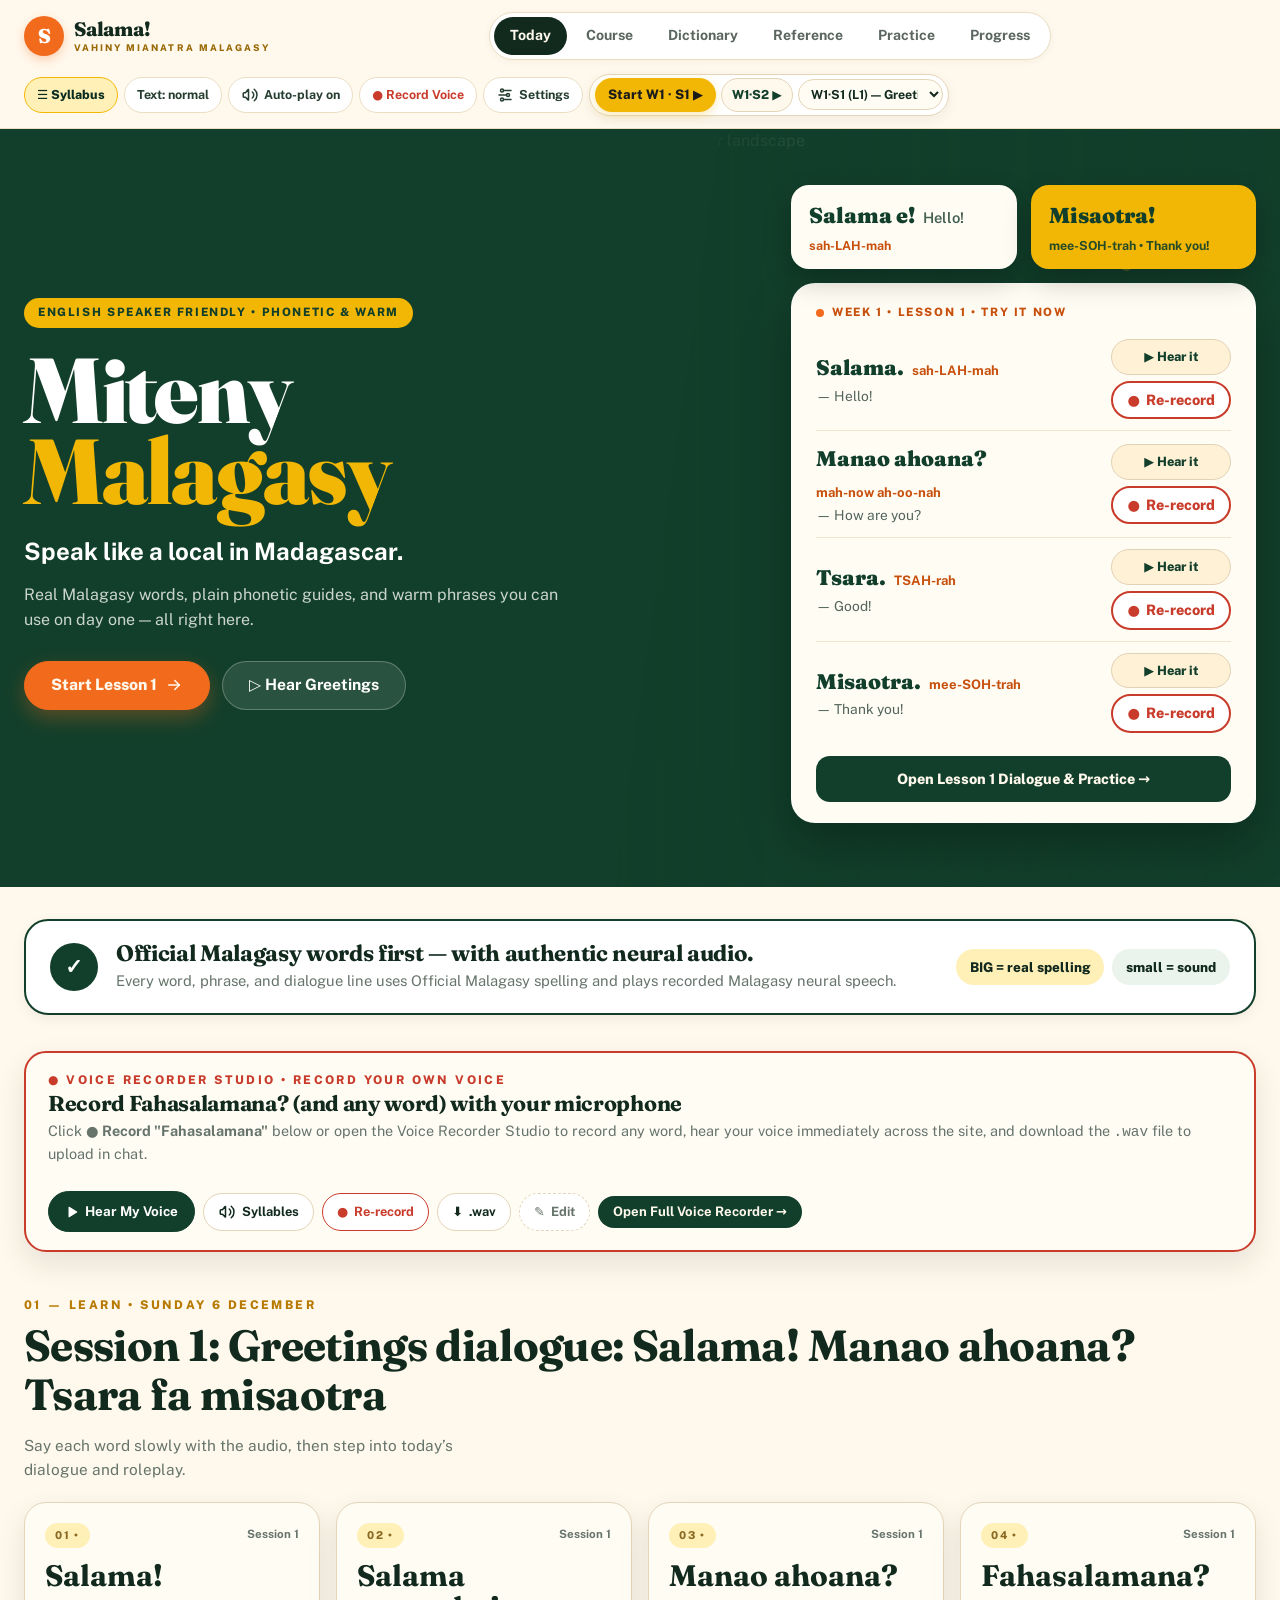
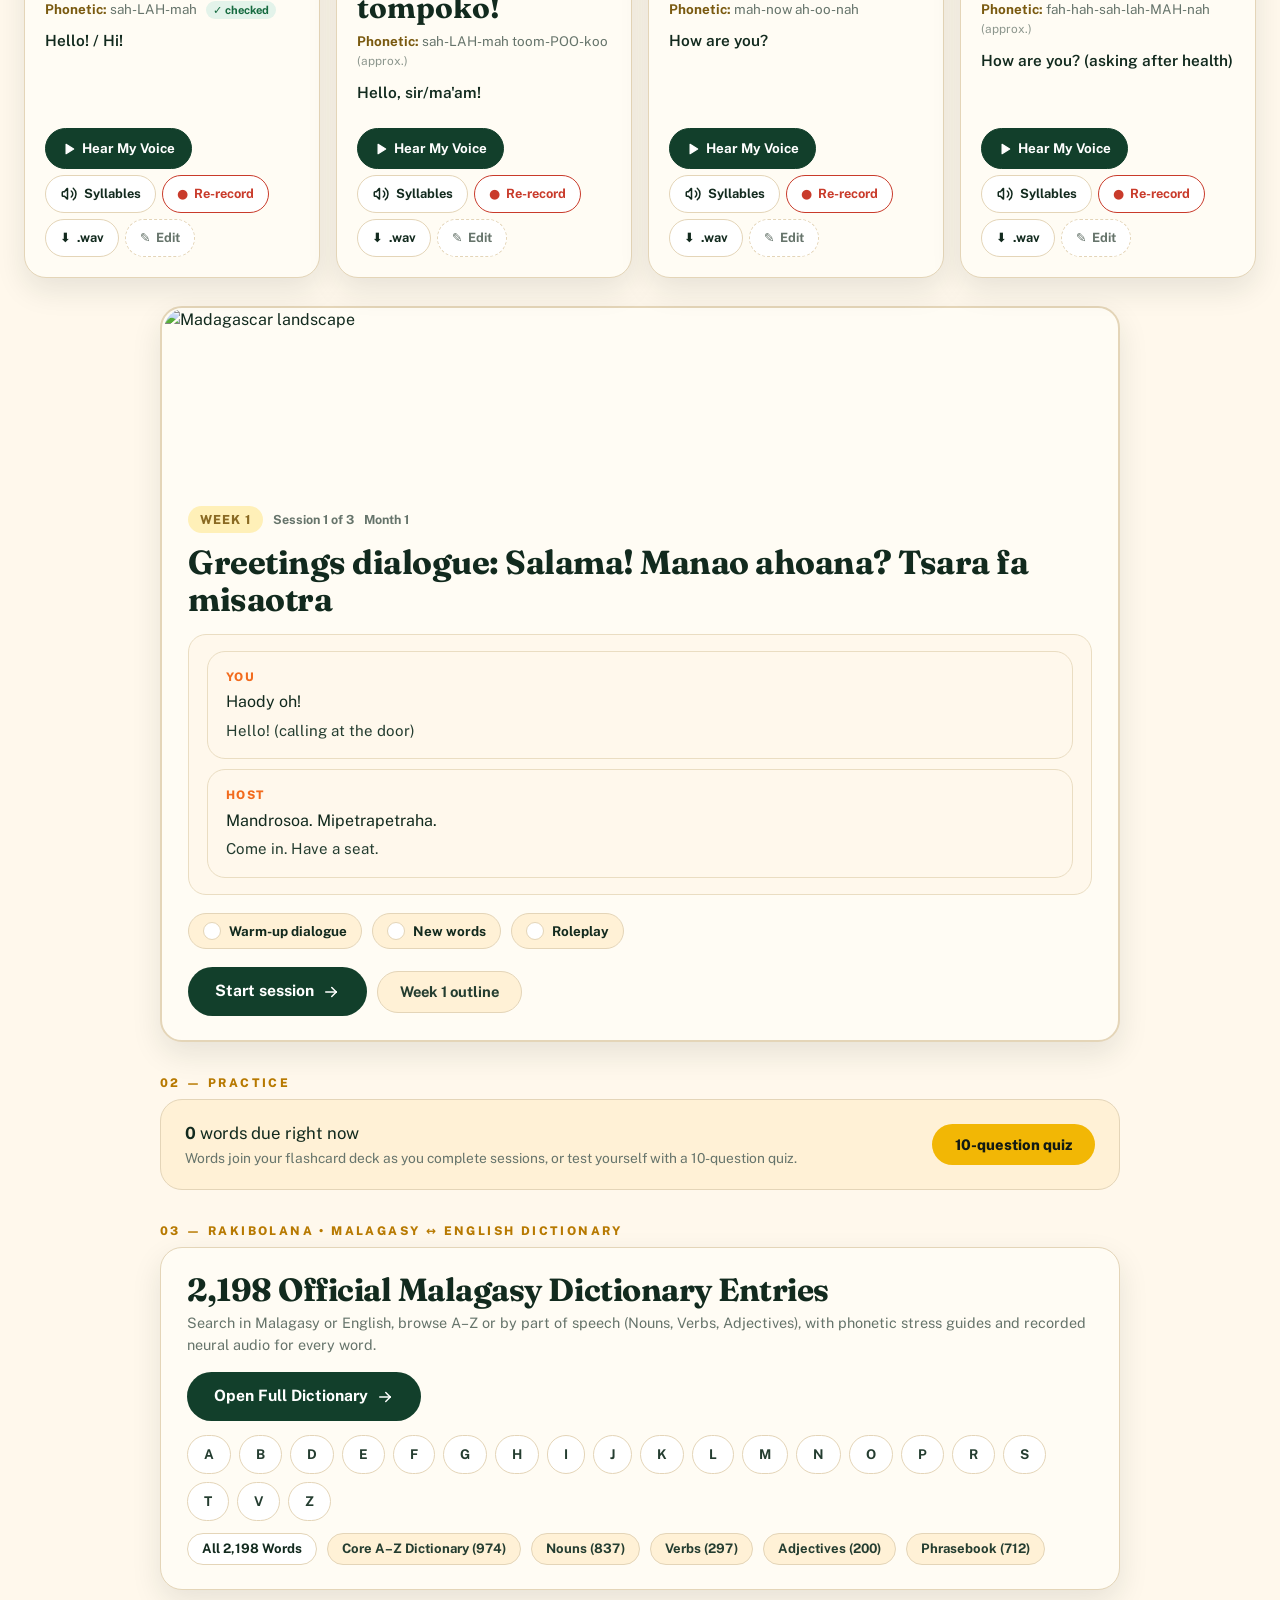
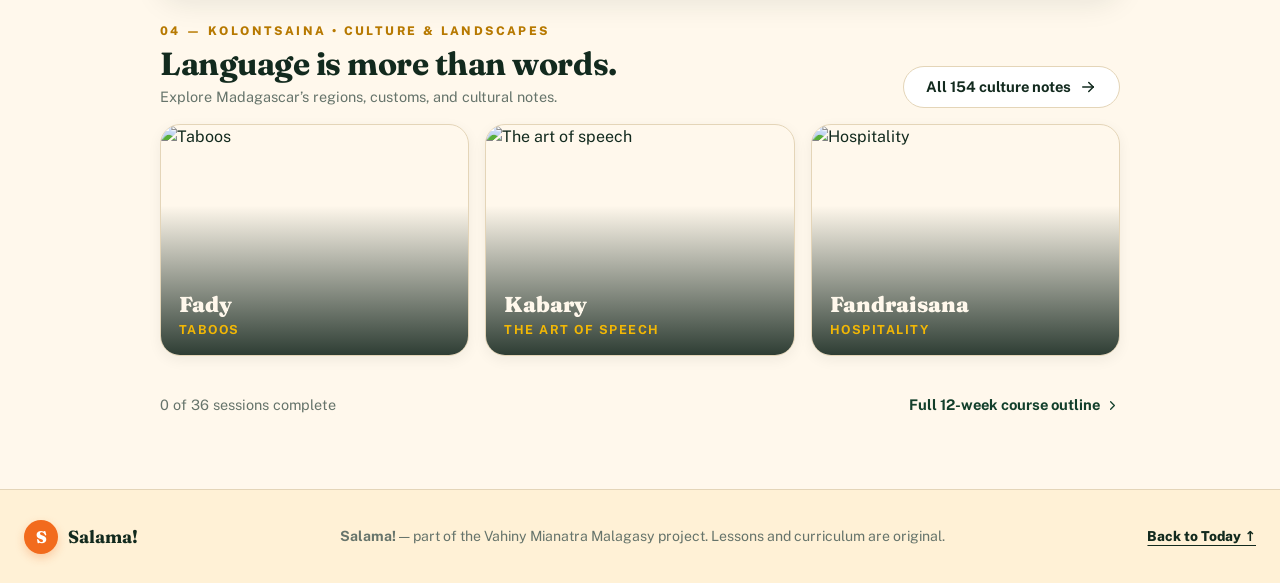
==== commit 165d6d55: "v4.5.9: Place Manual edits (Malagasy & phonetics) directly inside each course lesson & default Cours" ====
--- a/index.html
+++ b/index.html
@@ -14,13 +14,13 @@
 <link rel="preconnect" href="https://fonts.googleapis.com">
 <link rel="preconnect" href="https://fonts.gstatic.com" crossorigin>
 <link href="https://fonts.googleapis.com/css2?family=Fraunces:ital,opsz,wght@0,9..144,600;0,9..144,700;0,9..144,800;0,9..144,900;1,9..144,600&family=Public+Sans:wght@400;500;600;700;800&family=Gloock&family=Instrument+Sans:wght@400;500;600;700&family=IBM+Plex+Mono:wght@400;500&family=Young+Serif&family=Work+Sans:wght@400;500;600;700&family=Bricolage+Grotesque:opsz,wght@12..96,400;12..96,600;12..96,700&display=swap" rel="stylesheet">
-<link rel="stylesheet" href="styles.css?v=4.5.7">
+<link rel="stylesheet" href="styles.css?v=4.5.9">
 <script>
 (function () {
   if (window.caches && caches.keys) {
     caches.keys().then(function (keys) {
       keys.forEach(function (k) {
-        if (k !== 'salama-v4.5.7') caches.delete(k);
+        if (k !== 'salama-v4.5.9') caches.delete(k);
       });
     });
   }
@@ -118,21 +118,21 @@
   </div>
 </footer>
 
-<script src="data/content.js?v=4.5.7"></script>
-<script src="js/core.js?v=4.5.7"></script>
-<script src="js/speech.js?v=4.5.7"></script>
-<script src="js/ui.js?v=4.5.7"></script>
-<script src="js/views/today.js?v=4.5.7"></script>
-<script src="js/views/course.js?v=4.5.7"></script>
-<script src="js/views/session.js?v=4.5.7"></script>
-<script src="js/views/review.js?v=4.5.7"></script>
-<script src="js/views/quiz.js?v=4.5.7"></script>
-<script src="js/views/words.js?v=4.5.7"></script>
-<script src="js/views/library.js?v=4.5.7"></script>
-<script src="js/views/edit.js?v=4.5.7"></script>
-<script src="js/views/progress.js?v=4.5.7"></script>
-<script src="js/views/settings.js?v=4.5.7"></script>
-<script src="js/views/record.js?v=4.5.7"></script>
-<script src="app.js?v=4.5.7"></script>
+<script src="data/content.js?v=4.5.9"></script>
+<script src="js/core.js?v=4.5.9"></script>
+<script src="js/speech.js?v=4.5.9"></script>
+<script src="js/ui.js?v=4.5.9"></script>
+<script src="js/views/today.js?v=4.5.9"></script>
+<script src="js/views/course.js?v=4.5.9"></script>
+<script src="js/views/session.js?v=4.5.9"></script>
+<script src="js/views/review.js?v=4.5.9"></script>
+<script src="js/views/quiz.js?v=4.5.9"></script>
+<script src="js/views/words.js?v=4.5.9"></script>
+<script src="js/views/library.js?v=4.5.9"></script>
+<script src="js/views/edit.js?v=4.5.9"></script>
+<script src="js/views/progress.js?v=4.5.9"></script>
+<script src="js/views/settings.js?v=4.5.9"></script>
+<script src="js/views/record.js?v=4.5.9"></script>
+<script src="app.js?v=4.5.9"></script>
 </body>
 </html>
--- a/styles.css
+++ b/styles.css
@@ -2887,5 +2887,133 @@
   margin: 2px 0 10px;
 }
 
-
-
+.advanced-lock-details {
+  border-top: 1px dashed var(--line);
+  padding-top: 12px;
+}
+.advanced-lock-summary {
+  cursor: pointer;
+  font-size: 0.84rem;
+  font-weight: 700;
+  color: var(--muted);
+  user-select: none;
+  display: inline-flex;
+  align-items: center;
+  gap: 6px;
+}
+.advanced-lock-summary:hover {
+  color: var(--ink);
+}
+.advanced-lock-body {
+  margin-top: 10px;
+  padding: 12px 14px;
+  border-radius: 14px;
+  background: var(--surface);
+  border: 1px solid var(--line);
+}
+.advanced-unlock-label {
+  display: inline-flex;
+  align-items: center;
+  gap: 8px;
+  font-size: 0.88rem;
+  font-weight: 700;
+  color: var(--ink);
+  cursor: pointer;
+}
+#resetEditsBtn[disabled] {
+  opacity: 0.55;
+  cursor: not-allowed;
+}
+
+.runner-head-actions {
+  display: flex;
+  align-items: center;
+  gap: 10px;
+  flex-wrap: wrap;
+}
+.lesson-edit-jump-btn {
+  padding: 5px 12px;
+  font-size: 0.82rem;
+  font-weight: 700;
+  border-color: var(--accent, #123F2B);
+  color: var(--accent, #123F2B);
+  background: var(--accent-soft, #FFF0B8);
+}
+.lesson-edit-jump-btn:hover {
+  filter: brightness(0.97);
+}
+.lesson-manual-edits {
+  margin-top: 18px;
+  padding: 14px 18px;
+  border: 2px solid var(--line);
+}
+.lesson-manual-edits[open] {
+  border-color: var(--accent, #123F2B);
+}
+.lesson-manual-edits-summary {
+  cursor: pointer;
+  display: flex;
+  align-items: center;
+  justify-content: space-between;
+  gap: 10px;
+  flex-wrap: wrap;
+  font-size: 0.94rem;
+  color: var(--ink);
+  user-select: none;
+  list-style: none;
+}
+.lesson-manual-edits-summary::-webkit-details-marker {
+  display: none;
+}
+.lesson-manual-edits-pill {
+  padding: 4px 12px;
+  border-radius: 999px;
+  background: var(--accent-soft, #FFF0B8);
+  color: var(--ink);
+  font-size: 0.8rem;
+  font-weight: 800;
+}
+.lesson-edits-body {
+  margin-top: 14px;
+  padding-top: 12px;
+  border-top: 1px solid var(--line);
+}
+.lesson-edits-toolbar {
+  display: flex;
+  align-items: center;
+  justify-content: space-between;
+  gap: 10px;
+  flex-wrap: wrap;
+}
+.lesson-edit-card.is-active-word {
+  border: 2px solid var(--accent, #123F2B);
+  background: var(--surface);
+}
+.session-row-wrap {
+  display: flex;
+  flex-direction: column;
+  gap: 4px;
+  margin-bottom: 10px;
+}
+.session-row-wrap .session-row {
+  margin-bottom: 0;
+}
+.course-session-edit-link {
+  align-self: flex-end;
+  font-size: 0.8rem;
+  font-weight: 700;
+  color: var(--accent, #123F2B);
+  text-decoration: none;
+  padding: 2px 10px;
+  border-radius: 999px;
+  background: var(--surface);
+  border: 1px solid var(--line);
+}
+.course-session-edit-link:hover {
+  background: var(--accent-soft, #FFF0B8);
+}
+
+
+
+
+
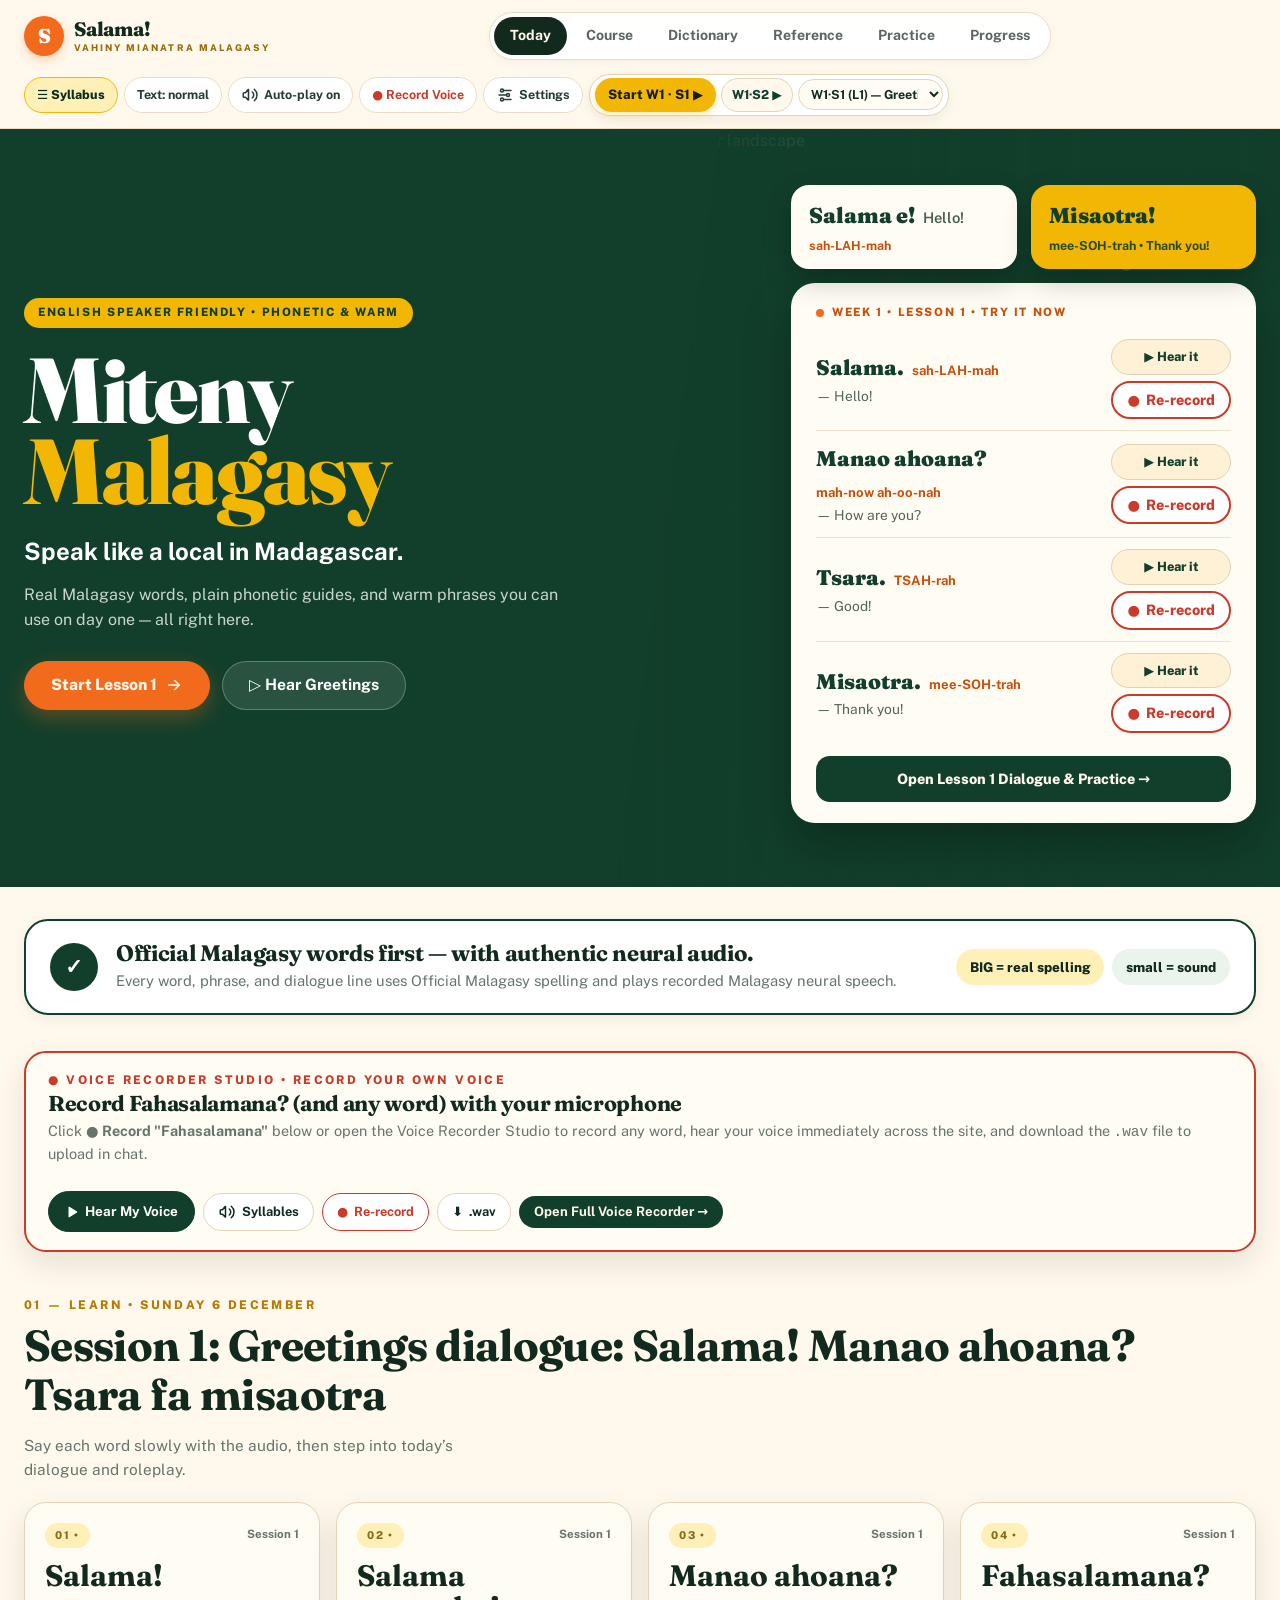
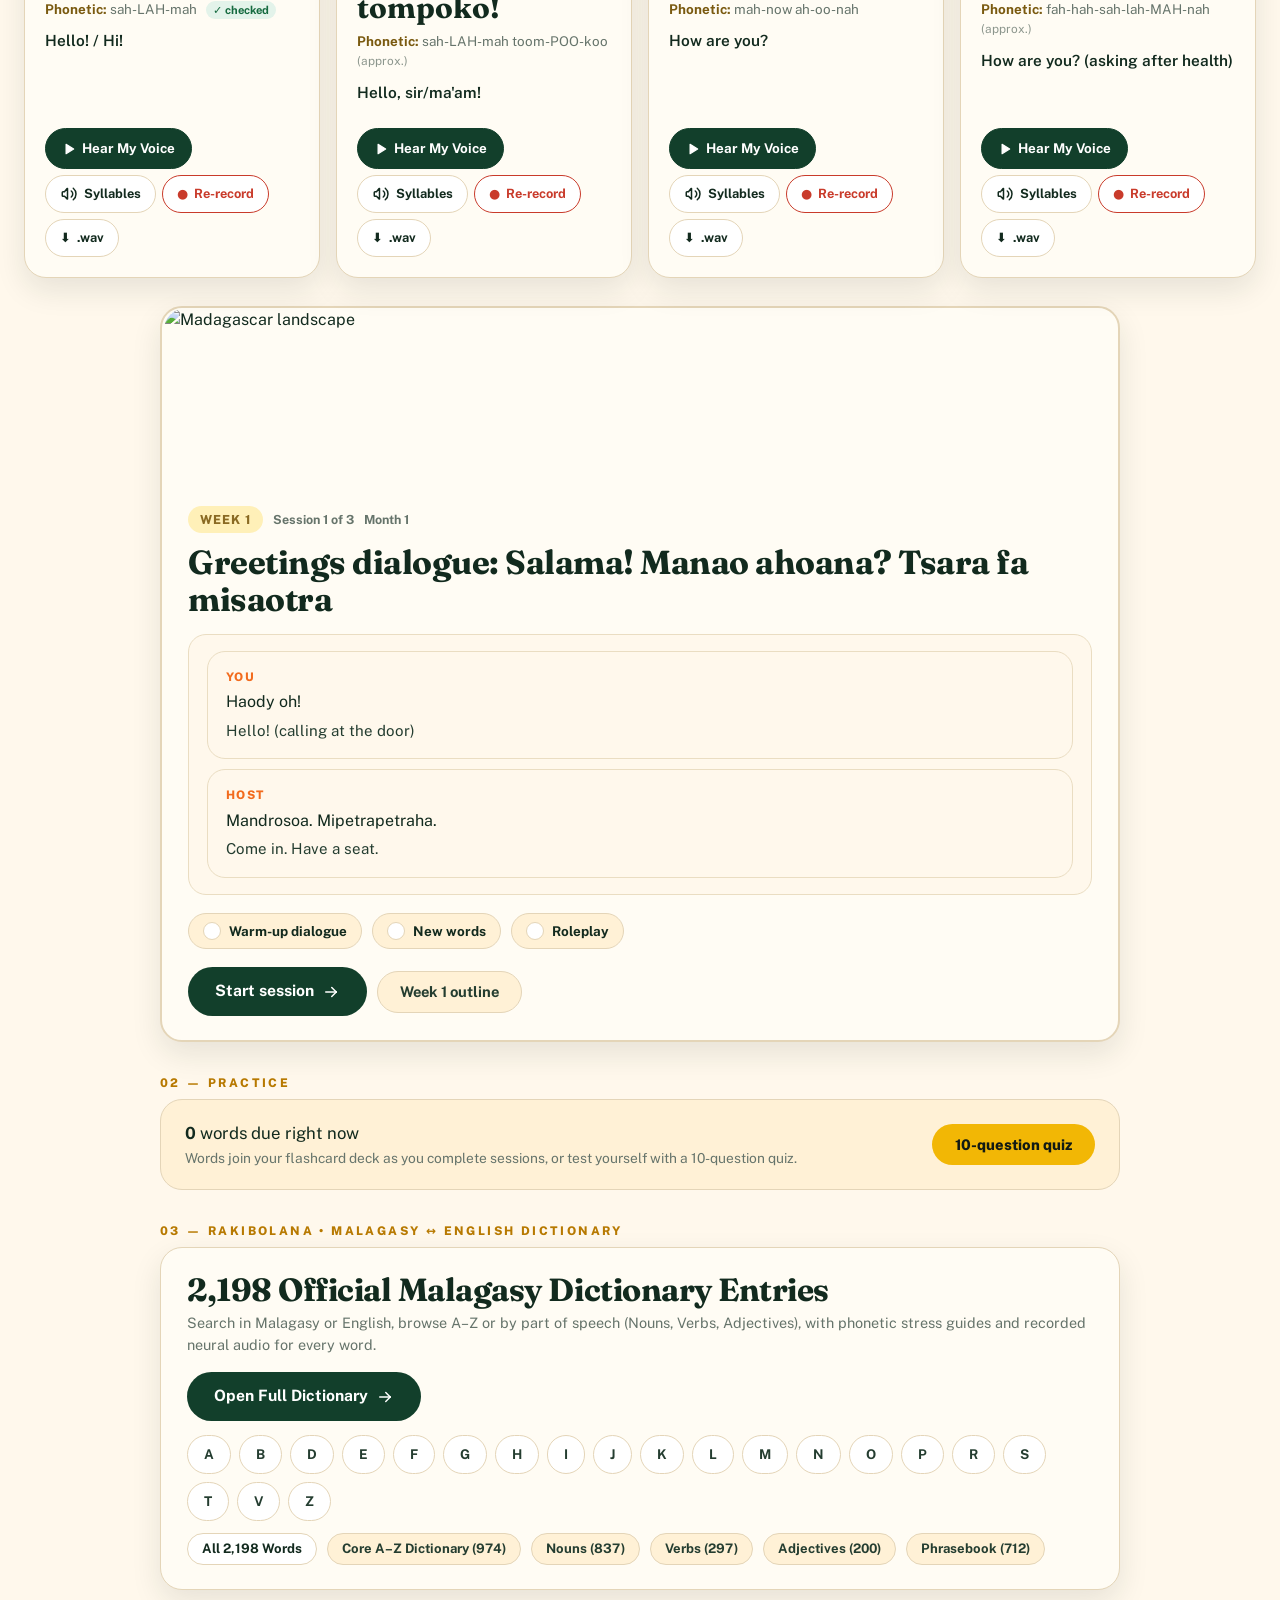
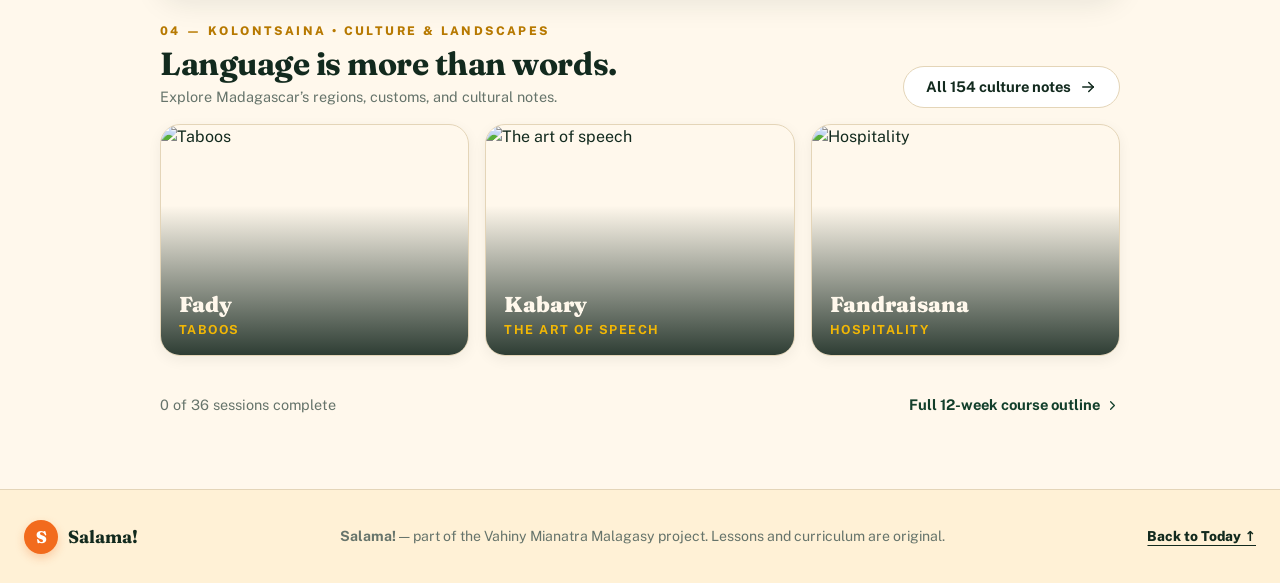
==== commit cdaa5f95: "v4.6.0: Gate inline Edit & course lesson Manual edits behind Settings -> Advanced options (Editor Mo" ====
--- a/index.html
+++ b/index.html
@@ -14,13 +14,13 @@
 <link rel="preconnect" href="https://fonts.googleapis.com">
 <link rel="preconnect" href="https://fonts.gstatic.com" crossorigin>
 <link href="https://fonts.googleapis.com/css2?family=Fraunces:ital,opsz,wght@0,9..144,600;0,9..144,700;0,9..144,800;0,9..144,900;1,9..144,600&family=Public+Sans:wght@400;500;600;700;800&family=Gloock&family=Instrument+Sans:wght@400;500;600;700&family=IBM+Plex+Mono:wght@400;500&family=Young+Serif&family=Work+Sans:wght@400;500;600;700&family=Bricolage+Grotesque:opsz,wght@12..96,400;12..96,600;12..96,700&display=swap" rel="stylesheet">
-<link rel="stylesheet" href="styles.css?v=4.5.9">
+<link rel="stylesheet" href="styles.css?v=4.6.0">
 <script>
 (function () {
   if (window.caches && caches.keys) {
     caches.keys().then(function (keys) {
       keys.forEach(function (k) {
-        if (k !== 'salama-v4.5.9') caches.delete(k);
+        if (k !== 'salama-v4.6.0') caches.delete(k);
       });
     });
   }
@@ -118,21 +118,21 @@
   </div>
 </footer>
 
-<script src="data/content.js?v=4.5.9"></script>
-<script src="js/core.js?v=4.5.9"></script>
-<script src="js/speech.js?v=4.5.9"></script>
-<script src="js/ui.js?v=4.5.9"></script>
-<script src="js/views/today.js?v=4.5.9"></script>
-<script src="js/views/course.js?v=4.5.9"></script>
-<script src="js/views/session.js?v=4.5.9"></script>
-<script src="js/views/review.js?v=4.5.9"></script>
-<script src="js/views/quiz.js?v=4.5.9"></script>
-<script src="js/views/words.js?v=4.5.9"></script>
-<script src="js/views/library.js?v=4.5.9"></script>
-<script src="js/views/edit.js?v=4.5.9"></script>
-<script src="js/views/progress.js?v=4.5.9"></script>
-<script src="js/views/settings.js?v=4.5.9"></script>
-<script src="js/views/record.js?v=4.5.9"></script>
-<script src="app.js?v=4.5.9"></script>
+<script src="data/content.js?v=4.6.0"></script>
+<script src="js/core.js?v=4.6.0"></script>
+<script src="js/speech.js?v=4.6.0"></script>
+<script src="js/ui.js?v=4.6.0"></script>
+<script src="js/views/today.js?v=4.6.0"></script>
+<script src="js/views/course.js?v=4.6.0"></script>
+<script src="js/views/session.js?v=4.6.0"></script>
+<script src="js/views/review.js?v=4.6.0"></script>
+<script src="js/views/quiz.js?v=4.6.0"></script>
+<script src="js/views/words.js?v=4.6.0"></script>
+<script src="js/views/library.js?v=4.6.0"></script>
+<script src="js/views/edit.js?v=4.6.0"></script>
+<script src="js/views/progress.js?v=4.6.0"></script>
+<script src="js/views/settings.js?v=4.6.0"></script>
+<script src="js/views/record.js?v=4.6.0"></script>
+<script src="app.js?v=4.6.0"></script>
 </body>
 </html>
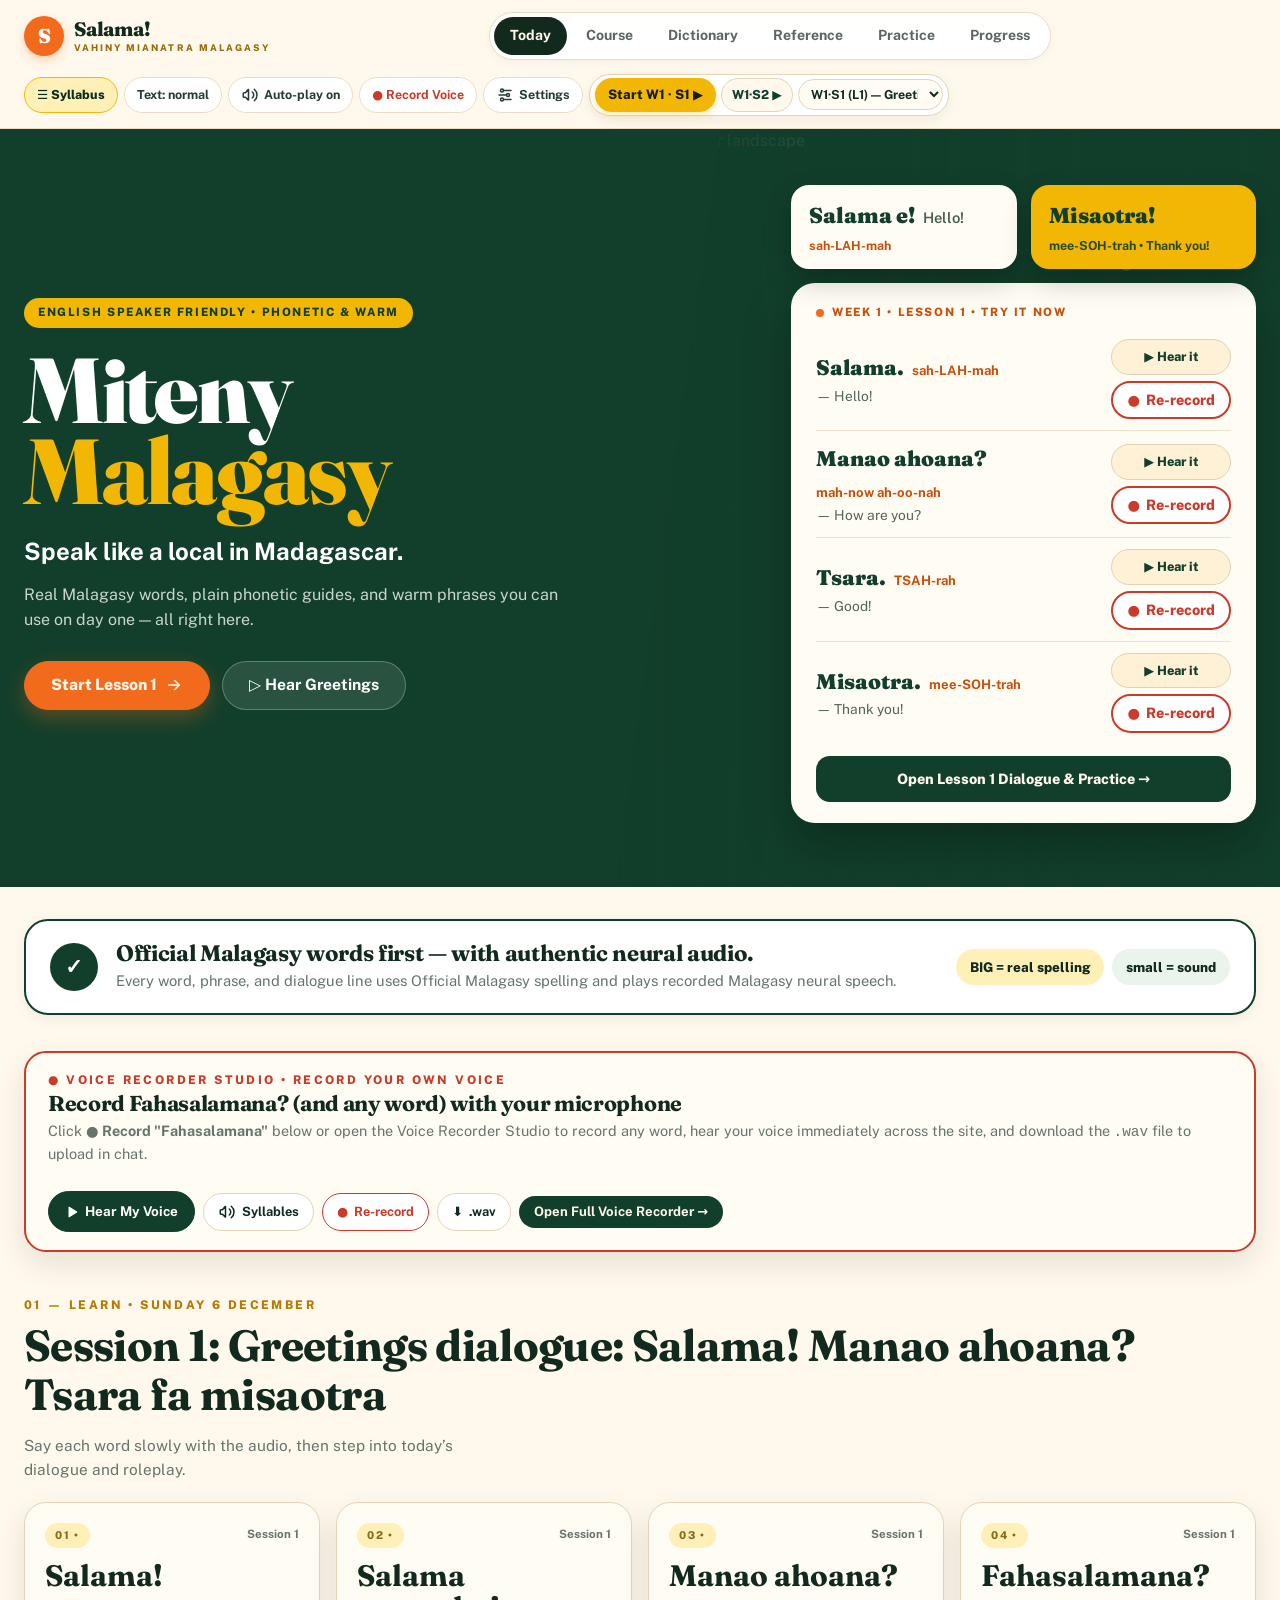
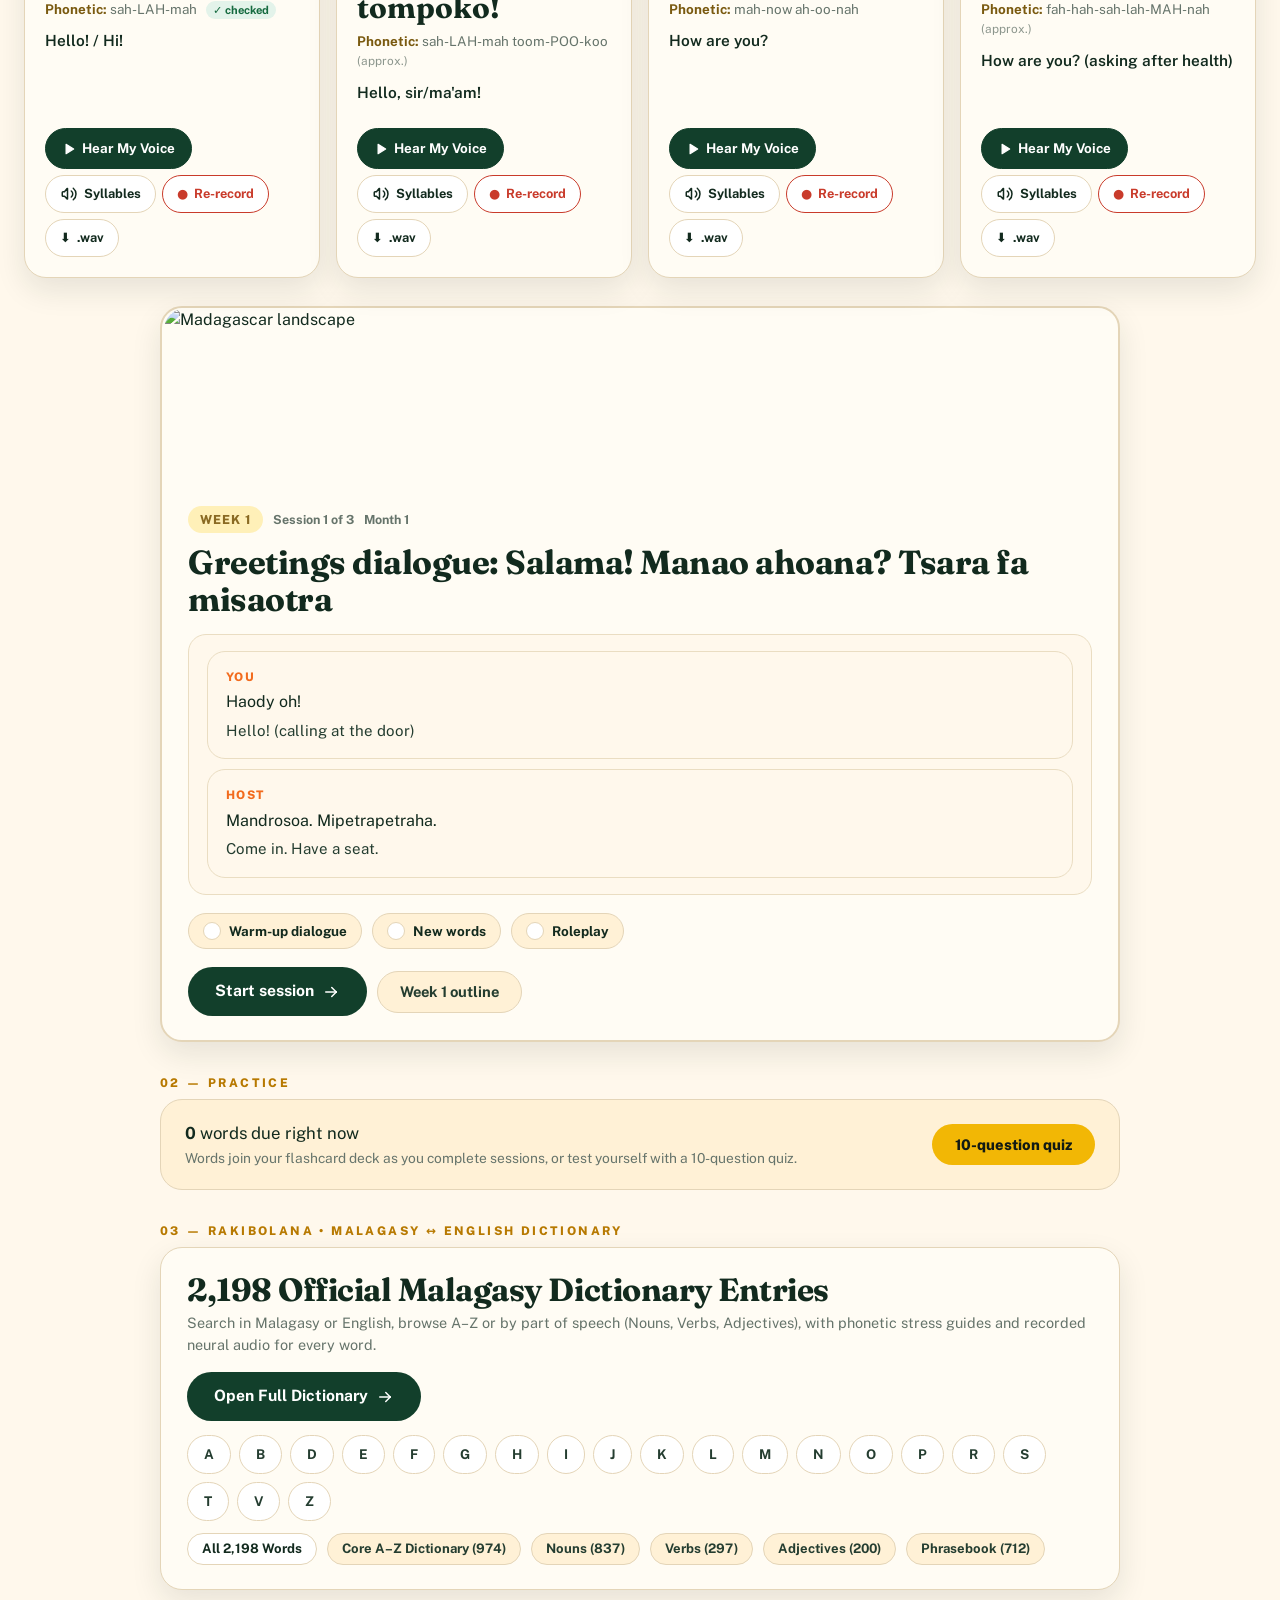
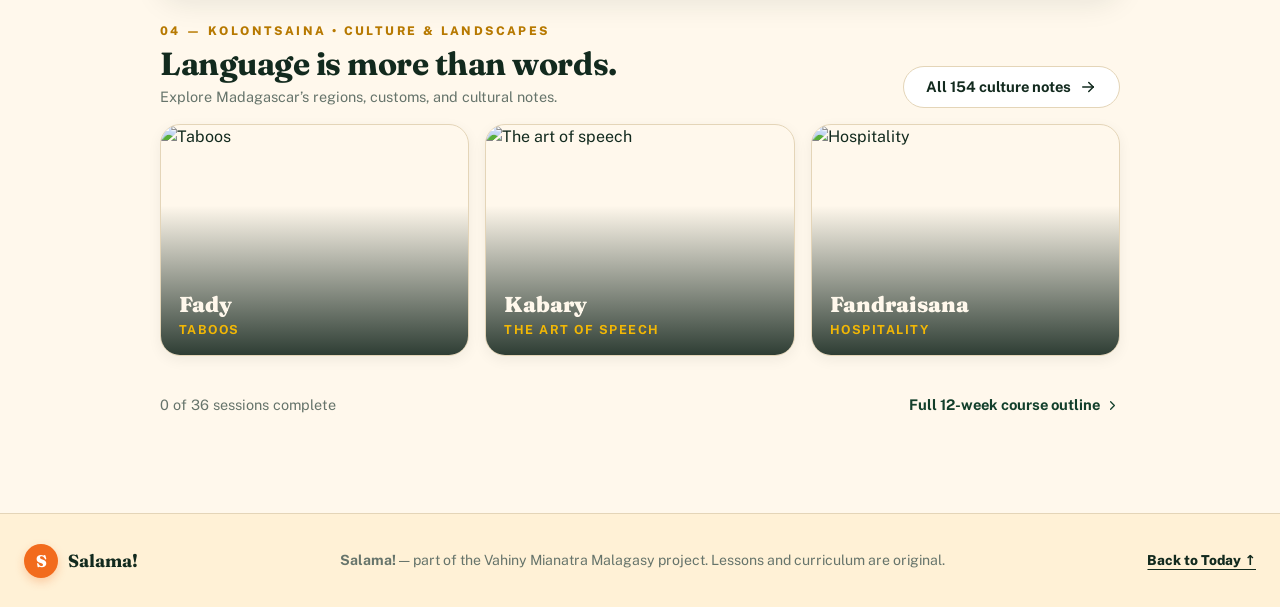
==== commit f0c353a3: "v4.6.1: Add visual sliding ON/OFF toggle switch + explicit Edit: ON and Edit: OFF buttons in Setting" ====
--- a/index.html
+++ b/index.html
@@ -14,13 +14,13 @@
 <link rel="preconnect" href="https://fonts.googleapis.com">
 <link rel="preconnect" href="https://fonts.gstatic.com" crossorigin>
 <link href="https://fonts.googleapis.com/css2?family=Fraunces:ital,opsz,wght@0,9..144,600;0,9..144,700;0,9..144,800;0,9..144,900;1,9..144,600&family=Public+Sans:wght@400;500;600;700;800&family=Gloock&family=Instrument+Sans:wght@400;500;600;700&family=IBM+Plex+Mono:wght@400;500&family=Young+Serif&family=Work+Sans:wght@400;500;600;700&family=Bricolage+Grotesque:opsz,wght@12..96,400;12..96,600;12..96,700&display=swap" rel="stylesheet">
-<link rel="stylesheet" href="styles.css?v=4.6.0">
+<link rel="stylesheet" href="styles.css?v=4.6.1">
 <script>
 (function () {
   if (window.caches && caches.keys) {
     caches.keys().then(function (keys) {
       keys.forEach(function (k) {
-        if (k !== 'salama-v4.6.0') caches.delete(k);
+        if (k !== 'salama-v4.6.1') caches.delete(k);
       });
     });
   }
@@ -118,21 +118,21 @@
   </div>
 </footer>
 
-<script src="data/content.js?v=4.6.0"></script>
-<script src="js/core.js?v=4.6.0"></script>
-<script src="js/speech.js?v=4.6.0"></script>
-<script src="js/ui.js?v=4.6.0"></script>
-<script src="js/views/today.js?v=4.6.0"></script>
-<script src="js/views/course.js?v=4.6.0"></script>
-<script src="js/views/session.js?v=4.6.0"></script>
-<script src="js/views/review.js?v=4.6.0"></script>
-<script src="js/views/quiz.js?v=4.6.0"></script>
-<script src="js/views/words.js?v=4.6.0"></script>
-<script src="js/views/library.js?v=4.6.0"></script>
-<script src="js/views/edit.js?v=4.6.0"></script>
-<script src="js/views/progress.js?v=4.6.0"></script>
-<script src="js/views/settings.js?v=4.6.0"></script>
-<script src="js/views/record.js?v=4.6.0"></script>
-<script src="app.js?v=4.6.0"></script>
+<script src="data/content.js?v=4.6.1"></script>
+<script src="js/core.js?v=4.6.1"></script>
+<script src="js/speech.js?v=4.6.1"></script>
+<script src="js/ui.js?v=4.6.1"></script>
+<script src="js/views/today.js?v=4.6.1"></script>
+<script src="js/views/course.js?v=4.6.1"></script>
+<script src="js/views/session.js?v=4.6.1"></script>
+<script src="js/views/review.js?v=4.6.1"></script>
+<script src="js/views/quiz.js?v=4.6.1"></script>
+<script src="js/views/words.js?v=4.6.1"></script>
+<script src="js/views/library.js?v=4.6.1"></script>
+<script src="js/views/edit.js?v=4.6.1"></script>
+<script src="js/views/progress.js?v=4.6.1"></script>
+<script src="js/views/settings.js?v=4.6.1"></script>
+<script src="js/views/record.js?v=4.6.1"></script>
+<script src="app.js?v=4.6.1"></script>
 </body>
 </html>
--- a/styles.css
+++ b/styles.css
@@ -3013,7 +3013,68 @@
   background: var(--accent-soft, #FFF0B8);
 }
 
-
-
-
-
+.editor-toggle-group {
+  display: flex;
+  align-items: center;
+  gap: 12px;
+  flex-wrap: wrap;
+}
+.editor-switch {
+  display: inline-flex;
+  align-items: center;
+  gap: 10px;
+  padding: 6px 14px 6px 8px;
+  border-radius: 999px;
+  border: 2px solid var(--line);
+  background: var(--surface);
+  cursor: pointer;
+  font-family: inherit;
+  font-weight: 800;
+  font-size: 0.88rem;
+  color: var(--ink);
+  transition: background 0.18s ease, border-color 0.18s ease;
+}
+.editor-switch.is-on {
+  border-color: var(--accent, #123F2B);
+  background: var(--accent-soft, #FFF0B8);
+}
+.editor-switch-track {
+  position: relative;
+  width: 46px;
+  height: 26px;
+  border-radius: 999px;
+  background: #bfb6a2;
+  display: inline-block;
+  transition: background 0.18s ease;
+}
+.editor-switch.is-on .editor-switch-track {
+  background: var(--accent, #123F2B);
+}
+.editor-switch-thumb {
+  position: absolute;
+  top: 3px;
+  left: 3px;
+  width: 20px;
+  height: 20px;
+  border-radius: 50%;
+  background: #ffffff;
+  box-shadow: 0 1px 4px rgba(0, 0, 0, 0.28);
+  transition: transform 0.18s ease;
+}
+.editor-switch.is-on .editor-switch-thumb {
+  transform: translateX(20px);
+}
+.editor-switch-label {
+  min-width: 30px;
+  text-align: left;
+  letter-spacing: 0.04em;
+}
+main#main {
+  padding-bottom: 96px;
+}
+
+
+
+
+
+
